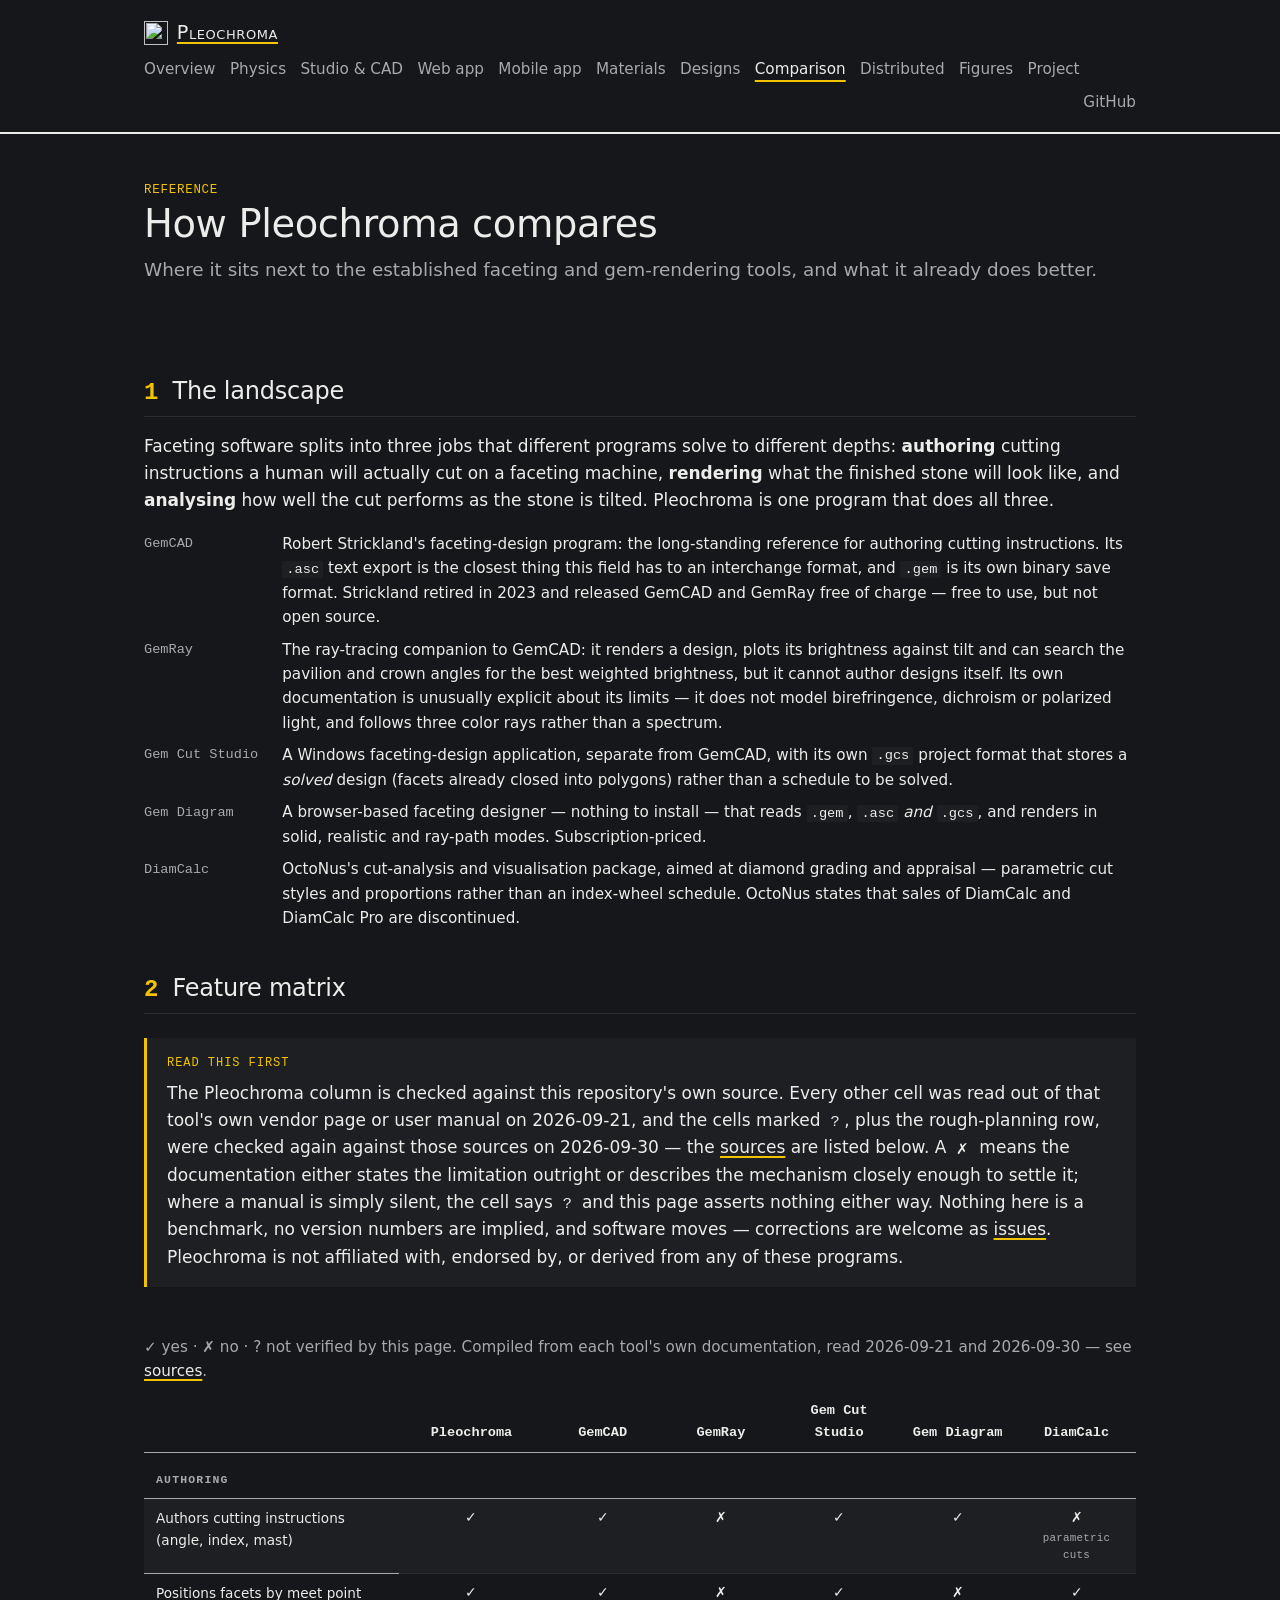
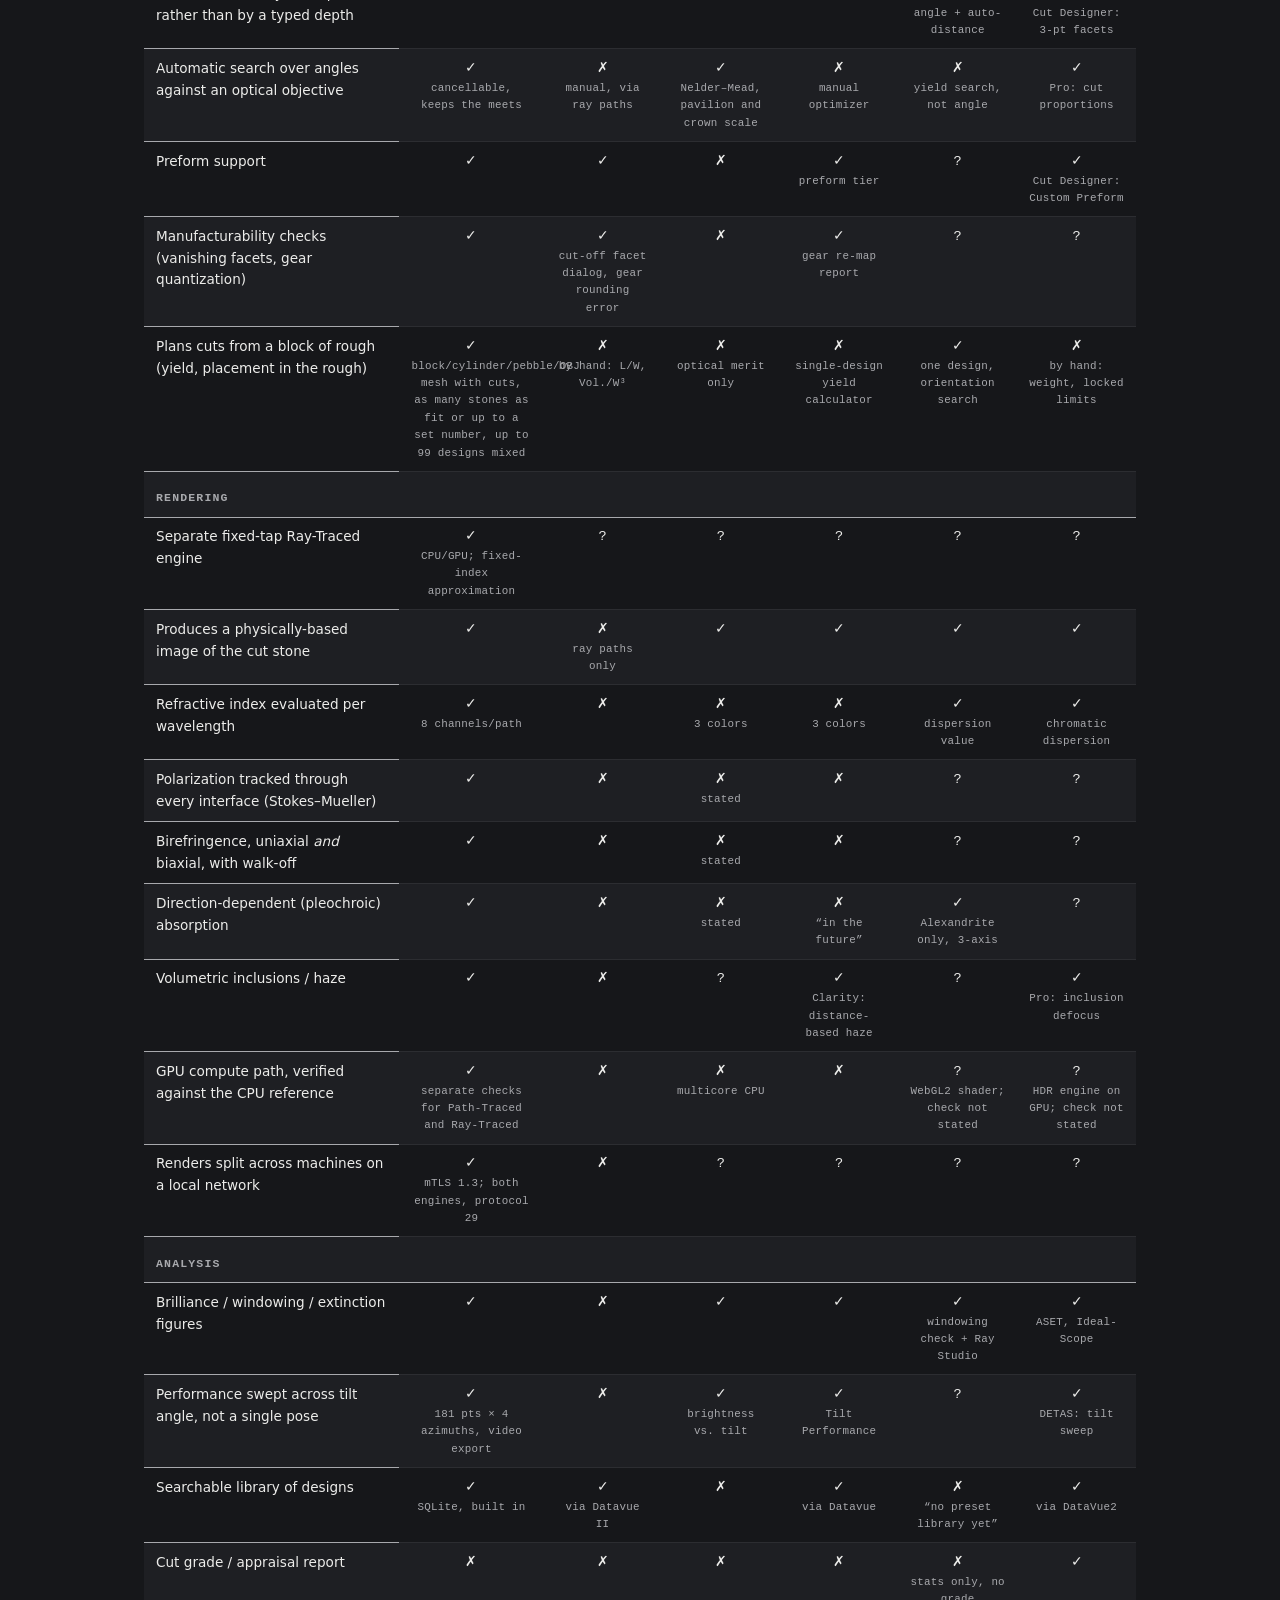
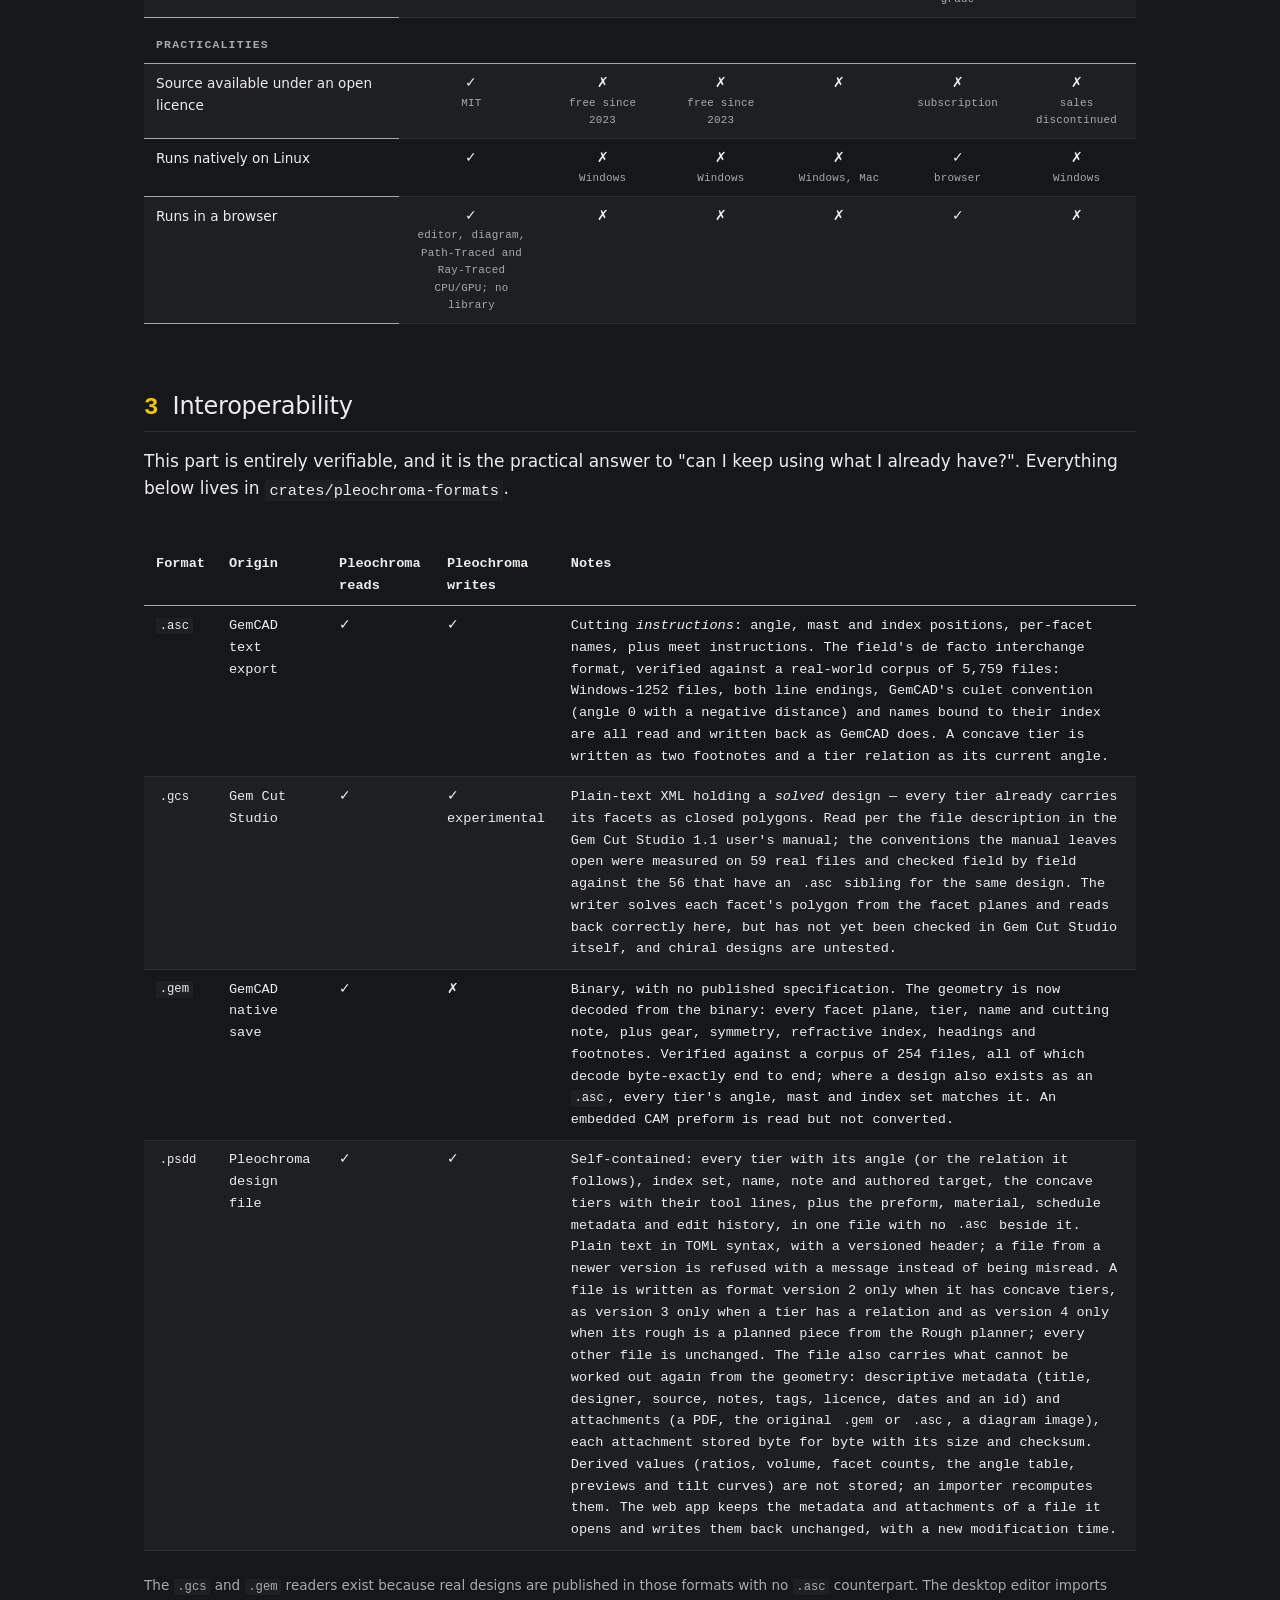
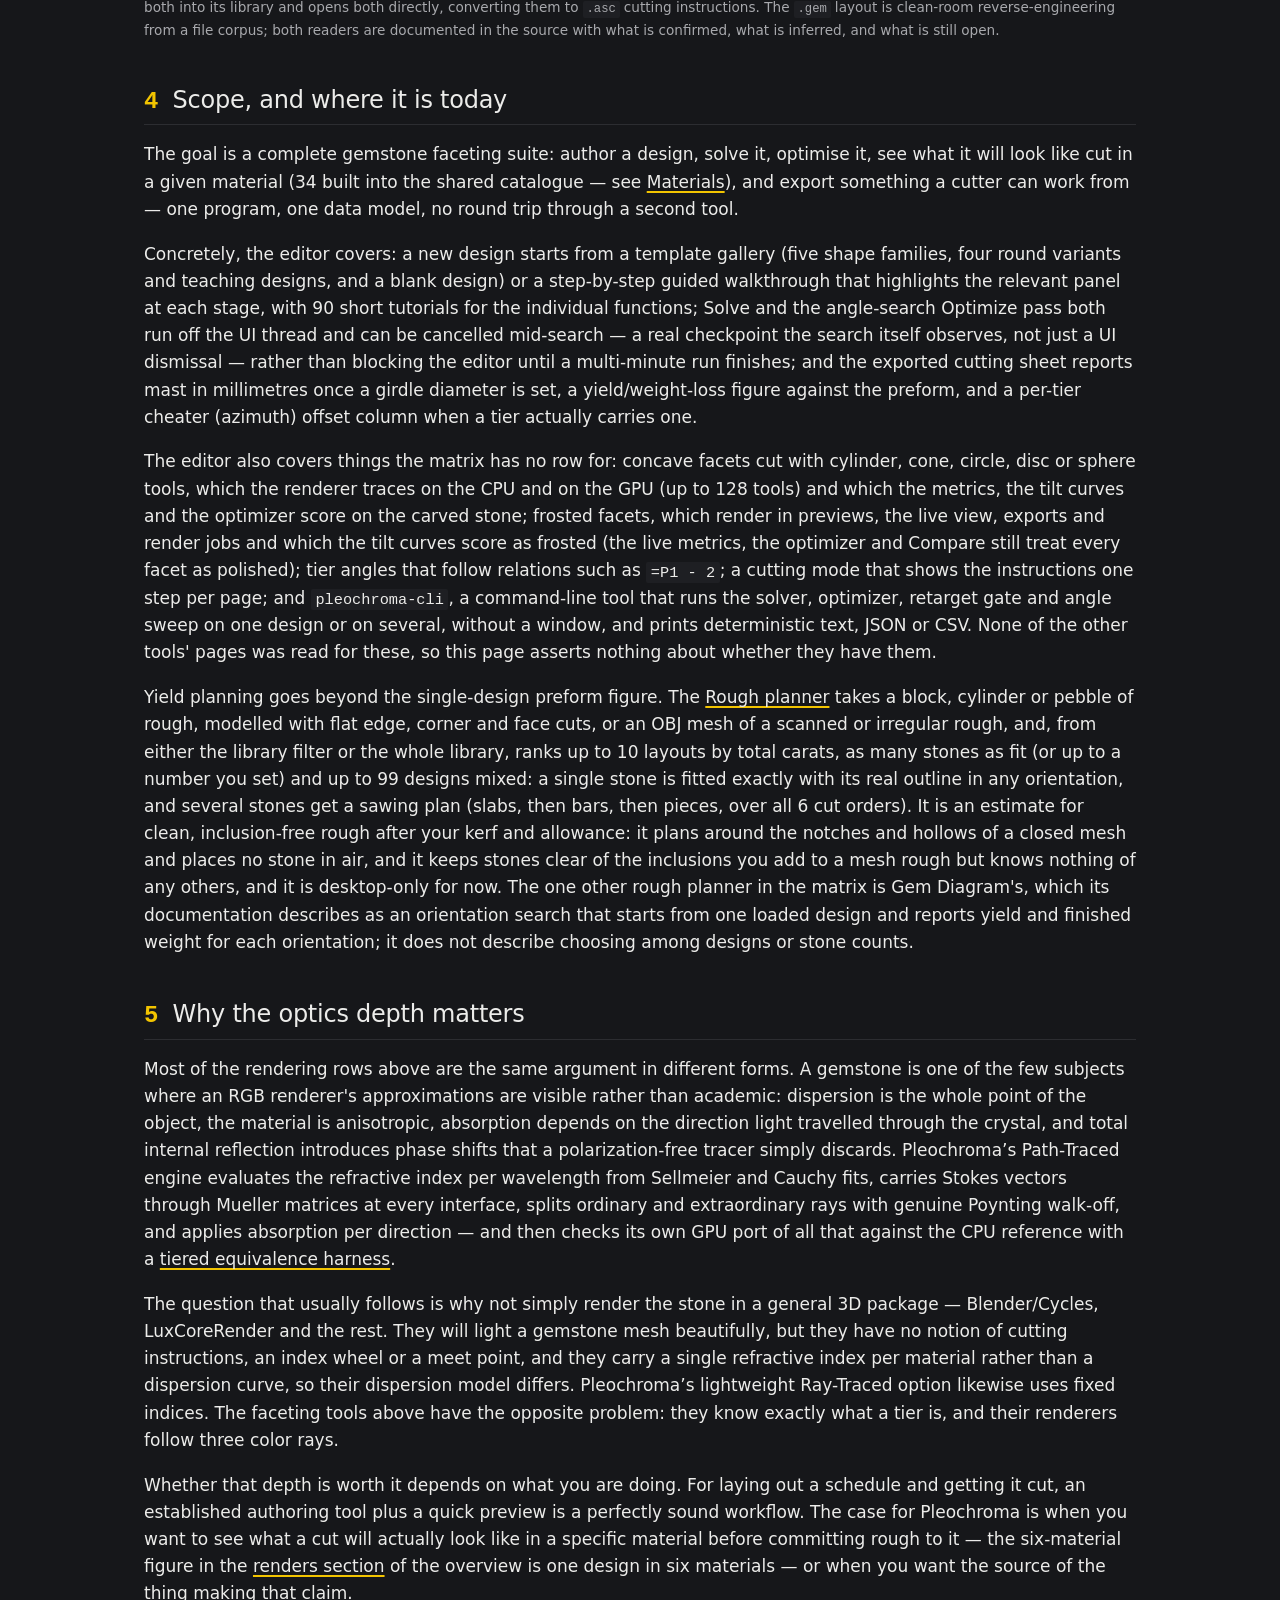
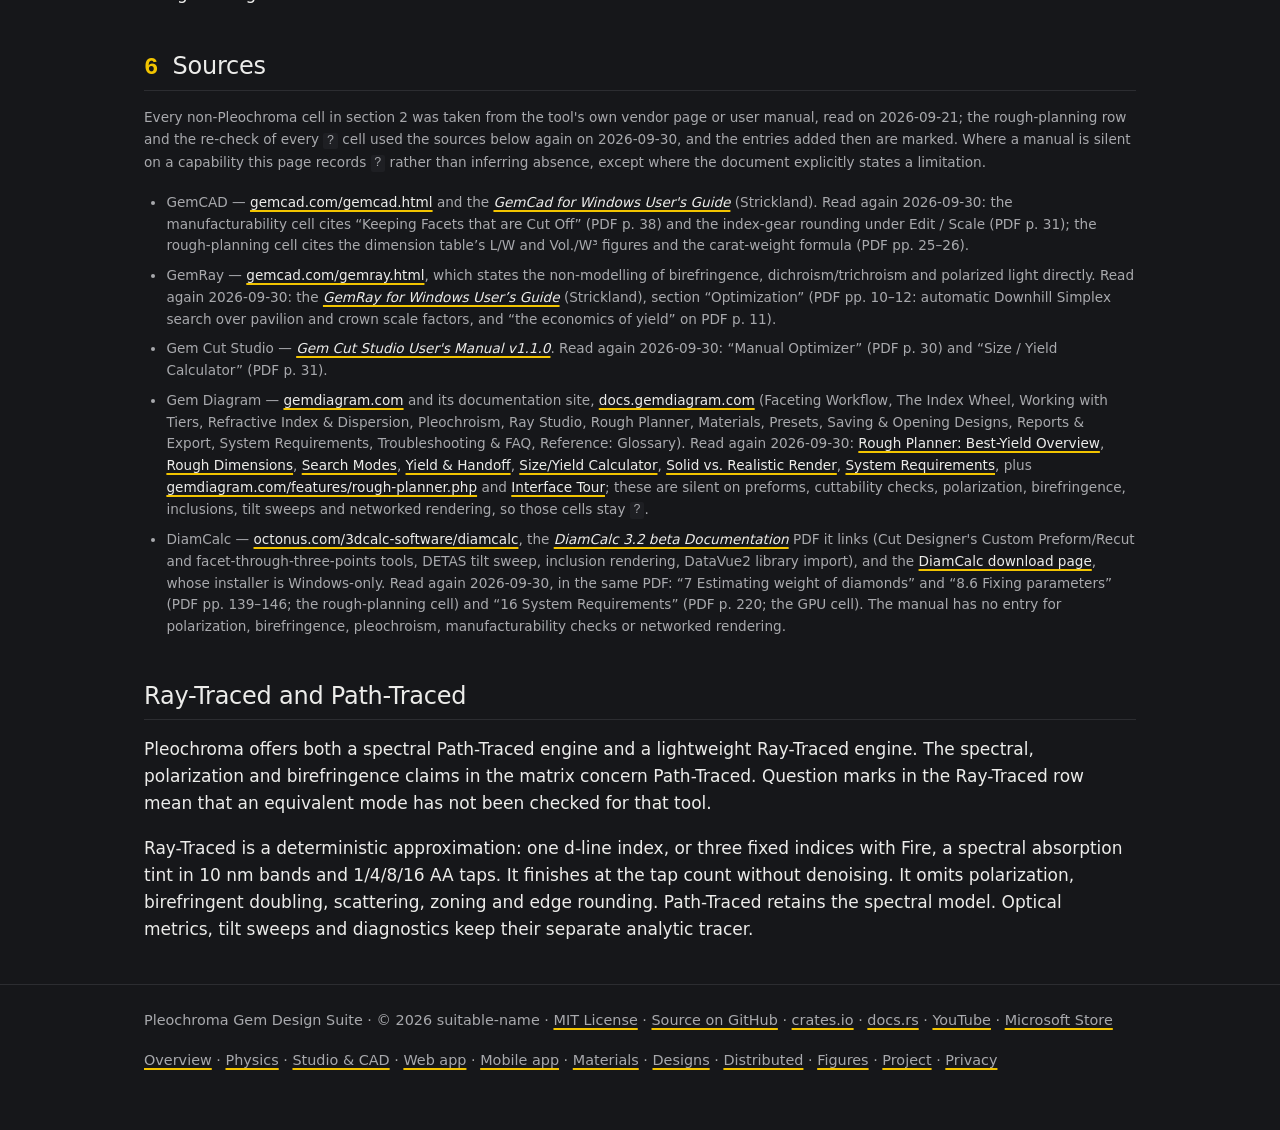
==== comparison.html @ b4c1de96 "Add files via upload" ====
<!DOCTYPE html>
<html lang="en">
<head>
<meta charset="UTF-8">
<meta name="viewport" content="width=device-width, initial-scale=1.0">
<title>Pleochroma compared with GemCAD, GemRay, Gem Cut Studio and DiamCalc</title>
<meta name="description" content="Where Pleochroma sits next to GemCAD, GemRay, Gem Cut Studio, Gem Diagram and DiamCalc: design authoring, rendering physics, analysis, and file-format interoperability.">
<!-- seo:start -->
<link rel="canonical" href="https://pleochroma.com/comparison.html">
<meta name="theme-color" content="#16171a">
<meta property="og:type" content="website">
<meta property="og:site_name" content="Pleochroma">
<meta property="og:title" content="Pleochroma compared with GemCAD, GemRay, Gem Cut Studio and DiamCalc">
<meta property="og:description" content="Where Pleochroma sits next to GemCAD, GemRay, Gem Cut Studio, Gem Diagram and DiamCalc: design authoring, rendering physics, analysis, and file-format interoperability.">
<meta property="og:url" content="https://pleochroma.com/comparison.html">
<meta property="og:image" content="https://pleochroma.com/assets/images/fig_fvs_hero.jpg">
<meta property="og:image:width" content="1800">
<meta property="og:image:height" content="1200">
<meta property="og:image:alt" content="A long octagon sapphire rendered by Pleochroma&#x27;s spectral path tracer">
<meta name="twitter:card" content="summary_large_image">
<!-- seo:end -->
<link rel="icon" type="image/png" href="assets/images/icon.png">
<link rel="stylesheet" href="assets/css/style.css">
</head>
<body>

<header class="masthead">
  <div class="container">
    <a href="index.html" class="brand"><img src="assets/images/icon.png" width="24" height="24" alt="">Pleochroma</a>
    <nav>
      <a href="index.html">Overview</a>
      <a href="physics.html">Physics</a>
      <a href="editor.html">Studio &amp; CAD</a>
      <a href="web.html">Web app</a>
      <a href="mobile.html">Mobile app</a>
      <a href="materials.html">Materials</a>
      <a href="designs.html">Designs</a>
      <a href="comparison.html" aria-current="page">Comparison</a>
      <a href="distributed.html">Distributed</a>
      <a href="gallery.html">Figures</a>
      <a href="project.html">Project</a>
    </nav>
    <a href="https://github.com/suitable-name/pleochroma" class="gh-link">GitHub</a>
  </div>
</header>

<main class="container">

  <div class="page-head">
    <span class="tag">Reference</span>
    <h1>How Pleochroma compares</h1>
    <p class="subtitle">Where it sits next to the established faceting and gem-rendering tools, and what it already does better.</p>
  </div>

  <section id="landscape">
    <h2><span class="sec-num">1</span>The landscape</h2>
    <p>
      Faceting software splits into three jobs that different programs solve to
      different depths: <strong>authoring</strong> cutting instructions a human will
      actually cut on a faceting machine, <strong>rendering</strong> what the finished
      stone will look like, and <strong>analysing</strong> how well the cut performs as
      the stone is tilted. Pleochroma is one program that does all three.
    </p>
    <dl class="deflist">
      <dt>GemCAD</dt>
      <dd>Robert Strickland's faceting-design program: the long-standing reference for authoring cutting instructions. Its <code>.asc</code> text export is the closest thing this field has to an interchange format, and <code>.gem</code> is its own binary save format. Strickland retired in 2023 and released GemCAD and GemRay free of charge — free to use, but not open source.</dd>
      <dt>GemRay</dt>
      <dd>The ray-tracing companion to GemCAD: it renders a design, plots its brightness against tilt and can search the pavilion and crown angles for the best weighted brightness, but it cannot author designs itself. Its own documentation is unusually explicit about its limits — it does not model birefringence, dichroism or polarized light, and follows three color rays rather than a spectrum.</dd>
      <dt>Gem Cut Studio</dt>
      <dd>A Windows faceting-design application, separate from GemCAD, with its own <code>.gcs</code> project format that stores a <em>solved</em> design (facets already closed into polygons) rather than a schedule to be solved.</dd>
      <dt>Gem Diagram</dt>
      <dd>A browser-based faceting designer — nothing to install — that reads <code>.gem</code>, <code>.asc</code> <em>and</em> <code>.gcs</code>, and renders in solid, realistic and ray-path modes. Subscription-priced.</dd>
      <dt>DiamCalc</dt>
      <dd>OctoNus's cut-analysis and visualisation package, aimed at diamond grading and appraisal — parametric cut styles and proportions rather than an index-wheel schedule. OctoNus states that sales of DiamCalc and DiamCalc Pro are discontinued.</dd>
    </dl>
  </section>

  <section id="matrix">
    <h2><span class="sec-num">2</span>Feature matrix</h2>
    <div class="status">
      <span class="status-label">READ THIS FIRST</span>
      <p>
        The Pleochroma column is checked against this repository's own source. Every
        other cell was read out of that tool's own vendor page or user manual on
        2026-09-21, and the cells marked <code>?</code>, plus the rough-planning row,
        were checked again against those sources on 2026-09-30 — the
        <a href="#sources">sources</a> are listed below. A <code>✗</code>
        means the documentation either states the limitation outright or describes the
        mechanism closely enough to settle it; where a manual is simply silent, the cell
        says <code>?</code> and this page asserts nothing either way. Nothing here is a
        benchmark, no version numbers are implied, and software moves — corrections are
        welcome as <a href="https://github.com/suitable-name/pleochroma/issues">issues</a>.
        Pleochroma is not affiliated with, endorsed by, or derived from any of these
        programs.
      </p>
    </div>

    <div class="table-scroll">
    <table class="matrix">
      <caption>✓ yes &middot; ✗ no &middot; ? not verified by this page. Compiled from each tool's own documentation, read 2026-09-21 and 2026-09-30 — see <a href="#sources">sources</a>.</caption>
      <thead>
        <tr>
          <th scope="col">&nbsp;</th>
          <th scope="col">Pleochroma</th>
          <th scope="col">GemCAD</th>
          <th scope="col">GemRay</th>
          <th scope="col">Gem Cut Studio</th>
          <th scope="col">Gem Diagram</th>
          <th scope="col">DiamCalc</th>
        </tr>
      </thead>
      <tbody>
        <tr class="group"><th colspan="7" scope="colgroup">Authoring</th></tr>
        <tr>
          <th scope="row">Authors cutting instructions (angle, index, mast)</th>
          <td>✓</td><td>✓</td><td>✗</td><td>✓</td><td>✓</td><td>✗ <span class="qual">parametric cuts</span></td>
        </tr>
        <tr>
          <th scope="row">Positions facets by meet point rather than by a typed depth</th>
          <td>✓</td><td>✓</td><td>✗</td><td>✓</td><td>✗ <span class="qual">angle + auto-distance</span></td><td>✓ <span class="qual">Cut Designer: 3-pt facets</span></td>
        </tr>
        <tr>
          <th scope="row">Automatic search over angles against an optical objective</th>
          <td>✓ <span class="qual">cancellable, keeps the meets</span></td><td>✗ <span class="qual">manual, via ray paths</span></td><td>✓ <span class="qual">Nelder–Mead, pavilion and crown scale</span></td><td>✗ <span class="qual">manual optimizer</span></td><td>✗ <span class="qual">yield search, not angle</span></td><td>✓ <span class="qual">Pro: cut proportions</span></td>
        </tr>
        <tr>
          <th scope="row">Preform support</th>
          <td>✓</td><td>✓</td><td>✗</td><td>✓ <span class="qual">preform tier</span></td><td>?</td><td>✓ <span class="qual">Cut Designer: Custom Preform</span></td>
        </tr>
        <tr>
          <th scope="row">Manufacturability checks (vanishing facets, gear quantization)</th>
          <td>✓</td><td>✓ <span class="qual">cut-off facet dialog, gear rounding error</span></td><td>✗</td><td>✓ <span class="qual">gear re-map report</span></td><td>?</td><td>?</td>
        </tr>
        <tr>
          <th scope="row">Plans cuts from a block of rough (yield, placement in the rough)</th>
          <td>✓ <span class="qual">block/cylinder/pebble/OBJ mesh with cuts, as many stones as fit or up to a set number, up to 99 designs mixed</span></td><td>✗ <span class="qual">by hand: L/W, Vol./W³</span></td><td>✗ <span class="qual">optical merit only</span></td><td>✗ <span class="qual">single-design yield calculator</span></td><td>✓ <span class="qual">one design, orientation search</span></td><td>✗ <span class="qual">by hand: weight, locked limits</span></td>
        </tr>
        <tr class="group"><th colspan="7" scope="colgroup">Rendering</th></tr>
        <tr><th scope="row">Separate fixed-tap Ray-Traced engine</th><td>✓ <span class="qual">CPU/GPU; fixed-index approximation</span></td><td>?</td><td>?</td><td>?</td><td>?</td><td>?</td></tr>
        <tr>
          <th scope="row">Produces a physically-based image of the cut stone</th>
          <td>✓</td><td>✗ <span class="qual">ray paths only</span></td><td>✓</td><td>✓</td><td>✓</td><td>✓</td>
        </tr>
        <tr>
          <th scope="row">Refractive index evaluated per wavelength</th>
          <td>✓ <span class="qual">8 channels/path</span></td><td>✗</td><td>✗ <span class="qual">3 colors</span></td><td>✗ <span class="qual">3 colors</span></td><td>✓ <span class="qual">dispersion value</span></td><td>✓ <span class="qual">chromatic dispersion</span></td>
        </tr>
        <tr>
          <th scope="row">Polarization tracked through every interface (Stokes–Mueller)</th>
          <td>✓</td><td>✗</td><td>✗ <span class="qual">stated</span></td><td>✗</td><td>?</td><td>?</td>
        </tr>
        <tr>
          <th scope="row">Birefringence, uniaxial <em>and</em> biaxial, with walk-off</th>
          <td>✓</td><td>✗</td><td>✗ <span class="qual">stated</span></td><td>✗</td><td>?</td><td>?</td>
        </tr>
        <tr>
          <th scope="row">Direction-dependent (pleochroic) absorption</th>
          <td>✓</td><td>✗</td><td>✗ <span class="qual">stated</span></td><td>✗ <span class="qual">“in the future”</span></td><td>✓ <span class="qual">Alexandrite only, 3-axis</span></td><td>?</td>
        </tr>
        <tr>
          <th scope="row">Volumetric inclusions / haze</th>
          <td>✓</td><td>✗</td><td>?</td><td>✓ <span class="qual">Clarity: distance-based haze</span></td><td>?</td><td>✓ <span class="qual">Pro: inclusion defocus</span></td>
        </tr>
        <tr>
          <th scope="row">GPU compute path, verified against the CPU reference</th>
          <td>✓ <span class="qual">separate checks for Path-Traced and Ray-Traced</span></td><td>✗</td><td>✗ <span class="qual">multicore CPU</span></td><td>✗</td><td>? <span class="qual">WebGL2 shader; check not stated</span></td><td>? <span class="qual">HDR engine on GPU; check not stated</span></td>
        </tr>
        <tr>
          <th scope="row">Renders split across machines on a local network</th>
          <td>✓ <span class="qual">mTLS 1.3; both engines, protocol 29</span></td><td>✗</td><td>?</td><td>?</td><td>?</td><td>?</td>
        </tr>
        <tr class="group"><th colspan="7" scope="colgroup">Analysis</th></tr>
        <tr>
          <th scope="row">Brilliance / windowing / extinction figures</th>
          <td>✓</td><td>✗</td><td>✓</td><td>✓</td><td>✓ <span class="qual">windowing check + Ray Studio</span></td><td>✓ <span class="qual">ASET, Ideal-Scope</span></td>
        </tr>
        <tr>
          <th scope="row">Performance swept across tilt angle, not a single pose</th>
          <td>✓ <span class="qual">181 pts × 4 azimuths, video export</span></td><td>✗</td><td>✓ <span class="qual">brightness vs. tilt</span></td><td>✓ <span class="qual">Tilt Performance</span></td><td>?</td><td>✓ <span class="qual">DETAS: tilt sweep</span></td>
        </tr>
        <tr>
          <th scope="row">Searchable library of designs</th>
          <td>✓ <span class="qual">SQLite, built in</span></td><td>✓ <span class="qual">via Datavue II</span></td><td>✗</td><td>✓ <span class="qual">via Datavue</span></td><td>✗ <span class="qual">“no preset library yet”</span></td><td>✓ <span class="qual">via DataVue2</span></td>
        </tr>
        <tr>
          <th scope="row">Cut grade / appraisal report</th>
          <td>✗</td><td>✗</td><td>✗</td><td>✗</td><td>✗ <span class="qual">stats only, no grade</span></td><td>✓</td>
        </tr>
        <tr class="group"><th colspan="7" scope="colgroup">Practicalities</th></tr>
        <tr>
          <th scope="row">Source available under an open licence</th>
          <td>✓ <span class="qual">MIT</span></td><td>✗ <span class="qual">free since 2023</span></td><td>✗ <span class="qual">free since 2023</span></td><td>✗</td><td>✗ <span class="qual">subscription</span></td><td>✗ <span class="qual">sales discontinued</span></td>
        </tr>
        <tr>
          <th scope="row">Runs natively on Linux</th>
          <td>✓</td><td>✗ <span class="qual">Windows</span></td><td>✗ <span class="qual">Windows</span></td><td>✗ <span class="qual">Windows, Mac</span></td><td>✓ <span class="qual">browser</span></td><td>✗ <span class="qual">Windows</span></td>
        </tr>
        <tr>
          <th scope="row">Runs in a browser</th>
          <td>✓ <span class="qual">editor, diagram, Path-Traced and Ray-Traced CPU/GPU; no library</span></td><td>✗</td><td>✗</td><td>✗</td><td>✓</td><td>✗</td>
        </tr>
      </tbody>
    </table>
    </div>
  </section>

  <section id="interop">
    <h2><span class="sec-num">3</span>Interoperability</h2>
    <p>
      This part is entirely verifiable, and it is the practical answer to "can I keep
      using what I already have?". Everything below lives in
      <code>crates/pleochroma-formats</code>.
    </p>
    <div class="table-scroll">
    <table>
      <thead>
        <tr><th>Format</th><th>Origin</th><th>Pleochroma reads</th><th>Pleochroma writes</th><th>Notes</th></tr>
      </thead>
      <tbody>
        <tr>
          <td><code>.asc</code></td>
          <td>GemCAD text export</td>
          <td>✓</td>
          <td>✓</td>
          <td>Cutting <em>instructions</em>: angle, mast and index positions, per-facet names, plus meet instructions. The field's de facto interchange format, verified against a real-world corpus of 5,759 files: Windows-1252 files, both line endings, GemCAD's culet convention (angle 0 with a negative distance) and names bound to their index are all read and written back as GemCAD does. A concave tier is written as two footnotes and a tier relation as its current angle.</td>
        </tr>
        <tr>
          <td><code>.gcs</code></td>
          <td>Gem Cut Studio</td>
          <td>✓</td>
          <td>✓ experimental</td>
          <td>Plain-text XML holding a <em>solved</em> design — every tier already carries its facets as closed polygons. Read per the file description in the Gem Cut Studio 1.1 user's manual; the conventions the manual leaves open were measured on 59 real files and checked field by field against the 56 that have an <code>.asc</code> sibling for the same design. The writer solves each facet's polygon from the facet planes and reads back correctly here, but has not yet been checked in Gem Cut Studio itself, and chiral designs are untested.</td>
        </tr>
        <tr>
          <td><code>.gem</code></td>
          <td>GemCAD native save</td>
          <td>✓</td>
          <td>✗</td>
          <td>Binary, with no published specification. The geometry is now decoded from the binary: every facet plane, tier, name and cutting note, plus gear, symmetry, refractive index, headings and footnotes. Verified against a corpus of 254 files, all of which decode byte-exactly end to end; where a design also exists as an <code>.asc</code>, every tier's angle, mast and index set matches it. An embedded CAM preform is read but not converted.</td>
        </tr>
        <tr>
          <td><code>.psdd</code></td>
          <td>Pleochroma design file</td>
          <td>✓</td>
          <td>✓</td>
          <td>Self-contained: every tier with its angle (or the relation it follows), index set, name, note and authored target, the concave tiers with their tool lines, plus the preform, material, schedule metadata and edit history, in one file with no <code>.asc</code> beside it. Plain text in TOML syntax, with a versioned header; a file from a newer version is refused with a message instead of being misread. A file is written as format version 2 only when it has concave tiers, as version 3 only when a tier has a relation and as version 4 only when its rough is a planned piece from the Rough planner; every other file is unchanged. The file also carries what cannot be worked out again from the geometry: descriptive metadata (title, designer, source, notes, tags, licence, dates and an id) and attachments (a PDF, the original <code>.gem</code> or <code>.asc</code>, a diagram image), each attachment stored byte for byte with its size and checksum. Derived values (ratios, volume, facet counts, the angle table, previews and tilt curves) are not stored; an importer recomputes them. The web app keeps the metadata and attachments of a file it opens and writes them back unchanged, with a new modification time.</td>
        </tr>
      </tbody>
    </table>
    </div>
    <p class="small">
      The <code>.gcs</code> and <code>.gem</code> readers exist because real designs are
      published in those formats with no <code>.asc</code> counterpart. The desktop editor
      imports both into its library and opens both directly, converting them to
      <code>.asc</code> cutting instructions. The <code>.gem</code> layout is clean-room
      reverse-engineering from a file corpus; both readers are documented in the source
      with what is confirmed, what is inferred, and what is still open.
    </p>
  </section>

  <section id="scope">
    <h2><span class="sec-num">4</span>Scope, and where it is today</h2>
    <p>
      The goal is a complete gemstone faceting suite: author a design, solve it,
      optimise it, see what it will look like cut in a given material (34 built into
      the shared catalogue — see <a href="materials.html">Materials</a>), and export
      something a cutter can work from — one program, one data model, no round trip
      through a second tool.
    </p>
    <p>
      Concretely, the editor covers: a new design starts from a template
      gallery (five shape families, four round variants and teaching designs, and a
      blank design) or a step-by-step guided walkthrough that highlights the
      relevant panel at each stage, with 90 short tutorials for the individual
      functions; Solve and
      the angle-search Optimize pass both run off the UI thread and can be cancelled
      mid-search — a real checkpoint the search itself observes, not just a UI
      dismissal — rather than blocking the editor until a multi-minute run finishes;
      and the exported cutting sheet reports mast in millimetres once a girdle
      diameter is set, a yield/weight-loss figure against the preform, and a per-tier
      cheater (azimuth) offset column when a tier actually carries one.
    </p>
    <p>
      The editor also covers things the matrix has no row for: concave facets
      cut with cylinder, cone, circle, disc or sphere tools, which the renderer
      traces on the CPU and on the GPU (up to 128 tools) and which the metrics,
      the tilt curves and the optimizer score on the carved stone; frosted
      facets, which render in previews, the live view, exports and render jobs
      and which the tilt curves score as frosted (the live metrics, the
      optimizer and Compare still treat every facet as polished); tier angles
      that follow relations such as <code>=P1 - 2</code>; a cutting mode that
      shows the instructions one step per page; and <code>pleochroma-cli</code>,
      a command-line tool that runs the solver, optimizer, retarget gate and
      angle sweep on one design or on several, without a window, and prints
      deterministic text, JSON or CSV.
      None of the other tools' pages was read for these, so this page asserts
      nothing about whether they have them.
    </p>
    <p>
      Yield planning goes beyond the single-design preform figure. The
      <a href="editor.html#rough-planner">Rough planner</a> takes a block,
      cylinder or pebble of rough, modelled with flat edge, corner and face cuts,
      or an OBJ mesh of a scanned or irregular rough,
      and, from either the library filter or the whole library, ranks up to 10
      layouts by total carats, as many stones as fit (or up to a number you set) and up to 99 designs mixed: a single stone is fitted exactly
      with its real outline in any orientation, and several stones get a sawing
      plan (slabs, then bars, then pieces, over all 6 cut orders). It is an
      estimate for clean, inclusion-free rough after your kerf and allowance: it
      plans around the notches and hollows of a closed mesh and places no stone in air, and it keeps stones clear of the inclusions you add to a mesh rough but knows nothing of any others, and it is desktop-only for now. The one other rough planner in the matrix is Gem Diagram's, which
      its documentation describes as an orientation search that starts from one
      loaded design and reports yield and finished weight for each orientation;
      it does not describe choosing among designs or stone counts.
    </p>
  </section>

  <section id="why">
    <h2><span class="sec-num">5</span>Why the optics depth matters</h2>
    <p>
      Most of the rendering rows above are the same argument in different forms. A
      gemstone is one of the few subjects where an RGB renderer's approximations are
      visible rather than academic: dispersion is the whole point of the object, the
      material is anisotropic, absorption depends on the direction light travelled
      through the crystal, and total internal reflection introduces phase shifts that
      a polarization-free tracer simply discards. Pleochroma’s Path-Traced engine evaluates the refractive
      index per wavelength from Sellmeier and Cauchy fits, carries Stokes vectors
      through Mueller matrices at every interface, splits ordinary and extraordinary
      rays with genuine Poynting walk-off, and applies absorption per direction — and
      then checks its own GPU port of all that against the CPU reference with a
      <a href="physics.html#gpu-harness">tiered equivalence harness</a>.
    </p>
    <p>
      The question that usually follows is why not simply render the stone in a
      general 3D package — Blender/Cycles, LuxCoreRender and the rest. They will light
      a gemstone mesh beautifully, but they have no notion of cutting instructions, an
      index wheel or a meet point, and they carry a single refractive index per
      material rather than a dispersion curve, so their dispersion model differs. Pleochroma’s lightweight Ray-Traced option likewise uses fixed indices. The
      faceting tools above have the opposite problem: they know exactly what a tier
      is, and their renderers follow three color rays.
    </p>
    <p>
      Whether that depth is worth it depends on what you are doing. For laying out a
      schedule and getting it cut, an established authoring tool plus a quick preview
      is a perfectly sound workflow. The case for Pleochroma is when you want to see
      what a cut will actually look like in a specific material before committing rough
      to it — the six-material figure in the <a href="index.html#renders">renders section</a> of the overview is one design in
      six materials — or when you want the source of the
      thing making that claim.
    </p>
  </section>


  <section id="sources">
    <h2><span class="sec-num">6</span>Sources</h2>
    <p class="small">
      Every non-Pleochroma cell in section 2 was taken from the tool's own vendor page
      or user manual, read on 2026-09-21; the rough-planning row and the re-check of
      every <code>?</code> cell used the sources below again on 2026-09-30, and the
      entries added then are marked. Where a manual is silent on a capability this
      page records <code>?</code> rather than inferring absence, except where the
      document explicitly states a limitation.
    </p>
    <ul class="small">
      <li>GemCAD — <a href="https://www.gemcad.com/gemcad.html">gemcad.com/gemcad.html</a> and the <a href="https://www.gemcad.com/downloads/gemcadman.pdf"><cite>GemCad for Windows User's Guide</cite></a> (Strickland). Read again 2026-09-30: the manufacturability cell cites &ldquo;Keeping Facets that are Cut Off&rdquo; (PDF p. 38) and the index-gear rounding under Edit / Scale (PDF p. 31); the rough-planning cell cites the dimension table&rsquo;s L/W and Vol./W³ figures and the carat-weight formula (PDF pp. 25&ndash;26).</li>
      <li>GemRay — <a href="https://www.gemcad.com/gemray.html">gemcad.com/gemray.html</a>, which states the non-modelling of birefringence, dichroism/trichroism and polarized light directly. Read again 2026-09-30: the <a href="https://www.gemcad.com/downloads/gemrayman.pdf"><cite>GemRay for Windows User&rsquo;s Guide</cite></a> (Strickland), section &ldquo;Optimization&rdquo; (PDF pp. 10&ndash;12: automatic Downhill Simplex search over pavilion and crown scale factors, and &ldquo;the economics of yield&rdquo; on PDF p. 11).</li>
      <li>Gem Cut Studio — <a href="http://www.gemcutstudio.com/app_download/UserManual_v110.pdf"><cite>Gem Cut Studio User's Manual v1.1.0</cite></a>. Read again 2026-09-30: &ldquo;Manual Optimizer&rdquo; (PDF p. 30) and &ldquo;Size / Yield Calculator&rdquo; (PDF p. 31).</li>
      <li>Gem Diagram — <a href="https://www.gemdiagram.com/">gemdiagram.com</a> and its documentation site, <a href="https://docs.gemdiagram.com/getting-started">docs.gemdiagram.com</a> (Faceting Workflow, The Index Wheel, Working with Tiers, Refractive Index &amp; Dispersion, Pleochroism, Ray Studio, Rough Planner, Materials, Presets, Saving &amp; Opening Designs, Reports &amp; Export, System Requirements, Troubleshooting &amp; FAQ, Reference: Glossary). Read again 2026-09-30: <a href="https://docs.gemdiagram.com/rough-planner-overview">Rough Planner: Best-Yield Overview</a>, <a href="https://docs.gemdiagram.com/rough-planner-rough-dimensions">Rough Dimensions</a>, <a href="https://docs.gemdiagram.com/rough-planner-search-modes">Search Modes</a>, <a href="https://docs.gemdiagram.com/rough-planner-yield-handoff">Yield &amp; Handoff</a>, <a href="https://docs.gemdiagram.com/reports-export-size-yield-calculator">Size/Yield Calculator</a>, <a href="https://docs.gemdiagram.com/solid-vs-realistic">Solid vs. Realistic Render</a>, <a href="https://docs.gemdiagram.com/system-requirements">System Requirements</a>, plus <a href="https://www.gemdiagram.com/features/rough-planner.php">gemdiagram.com/features/rough-planner.php</a> and <a href="https://docs.gemdiagram.com/interface-tour">Interface Tour</a>; these are silent on preforms, cuttability checks, polarization, birefringence, inclusions, tilt sweeps and networked rendering, so those cells stay <code>?</code>.</li>
      <li>DiamCalc — <a href="https://www.octonus.com/3dcalc-software/diamcalc">octonus.com/3dcalc-software/diamcalc</a>, the <a href="http://legacy.octonus.com/oct/download/files/DiamondCalculator3_2beta.pdf"><cite>DiamCalc 3.2 beta Documentation</cite></a> PDF it links (Cut Designer's Custom Preform/Recut and facet-through-three-points tools, DETAS tilt sweep, inclusion rendering, DataVue2 library import), and the <a href="https://octonus.com/downloads/diamcalc-downloads">DiamCalc download page</a>, whose installer is Windows-only. Read again 2026-09-30, in the same PDF: &ldquo;7 Estimating weight of diamonds&rdquo; and &ldquo;8.6 Fixing parameters&rdquo; (PDF pp. 139&ndash;146; the rough-planning cell) and &ldquo;16 System Requirements&rdquo; (PDF p. 220; the GPU cell). The manual has no entry for polarization, birefringence, pleochroism, manufacturability checks or networked rendering.</li>
    </ul>
  </section>

  <section id="ray-traced-update">
    <h2>Ray-Traced and Path-Traced</h2>
    <p>Pleochroma offers both a spectral Path-Traced engine and a lightweight Ray-Traced engine. The spectral, polarization and birefringence claims in the matrix concern Path-Traced. Question marks in the Ray-Traced row mean that an equivalent mode has not been checked for that tool.</p>
    <p>Ray-Traced is a deterministic approximation: one d-line index, or three fixed indices with Fire, a spectral absorption tint in 10 nm bands and 1/4/8/16 AA taps. It finishes at the tap count without denoising. It omits polarization, birefringent doubling, scattering, zoning and edge rounding. Path-Traced retains the spectral model. Optical metrics, tilt sweeps and diagnostics keep their separate analytic tracer.</p>
  </section>

</main>

<footer>
  <div class="container">
    <p>Pleochroma Gem Design Suite · &copy; 2026 suitable-name · <a href="https://github.com/suitable-name/pleochroma/blob/main/LICENSE">MIT License</a> · <a href="https://github.com/suitable-name/pleochroma">Source on GitHub</a> · <a href="https://crates.io/crates/pleochroma">crates.io</a> · <a href="https://docs.rs/pleochroma">docs.rs</a> · <a href="https://www.youtube.com/@Pleochroma">YouTube</a> · <a href="https://apps.microsoft.com/store/detail/9PF7KR401SNC">Microsoft Store</a></p>
    <p><a href="index.html">Overview</a> · <a href="physics.html">Physics</a> · <a href="editor.html">Studio &amp; CAD</a> · <a href="web.html">Web app</a> · <a href="mobile.html">Mobile app</a> · <a href="materials.html">Materials</a> · <a href="designs.html">Designs</a> · <a href="distributed.html">Distributed</a> · <a href="gallery.html">Figures</a> · <a href="project.html">Project</a> · <a href="privacy.html">Privacy</a></p>
  </div>
</footer>

<script src="assets/js/main.js"></script>
</body>
</html>
---- assets/css/style.css ----
/* Pleochroma — project datasheet stylesheet.
 * Spectral gemstone path tracer and faceting-design CAD, in Rust.
 * MIT License. Source: https://github.com/suitable-name/pleochroma
 *
 * No web fonts, no CDNs, no JS frameworks. System sans/monospace stacks only.
 */

/* Graphite: one dark palette for every visitor. */
:root {
  color-scheme: dark;
  --paper: #16171a;
  --paper-2: #1e1f23;
  --ink: #ececea;
  --ink-2: #a8a9ad;
  --rule: #2c2d31;
  --accent: #f2c400;
  --on-accent: #16171a;
  --figure-frame: #08080a;

  --font-sans: "Segoe UI", system-ui, -apple-system, "Helvetica Neue", Roboto, Arial, sans-serif;
  --font-mono: ui-monospace, "Cascadia Mono", "SF Mono", Consolas, "Liberation Mono", monospace;

  --content-width: 1040px;
}

* {
  box-sizing: border-box;
}

html {
  font-family: var(--font-sans);
  font-weight: 400;
}

body {
  margin: 0;
  background: var(--paper);
  color: var(--ink);
  font-size: 17px;
  line-height: 1.6;
}

img {
  max-width: 100%;
  height: auto;
  display: block;
}

a {
  color: var(--ink);
  text-decoration-color: var(--accent);
  text-decoration-thickness: 2px;
  text-underline-offset: 3px;
}

a:hover {
  color: var(--accent);
}

:focus-visible {
  outline: 2px solid var(--accent);
  outline-offset: 2px;
}

.container {
  max-width: var(--content-width);
  margin: 0 auto;
  padding: 0 1.5rem;
}

/* -----------------------------------------------------------------------
 * Headings and text
 * --------------------------------------------------------------------- */

h1, h2, h3, h4 {
  font-family: var(--font-sans);
  font-weight: 500;
  line-height: 1.2;
  color: var(--ink);
}

h1 {
  letter-spacing: -0.01em;
  font-size: 2.4rem;
  margin: 0 0 0.5rem 0;
}

h2 {
  letter-spacing: -0.01em;
  font-size: 1.5rem;
  margin: 2.75rem 0 1rem 0;
  padding-bottom: 0.5rem;
  border-bottom: 1px solid var(--rule);
}

h3 {
  font-size: 1.15rem;
  margin: 1.75rem 0 0.75rem 0;
  color: var(--ink);
}

/* Numbered section heading: "2  Optics" — number in accent monospace. */
.sec-num {
  font-family: var(--font-mono);
  color: var(--accent);
  font-weight: 600;
  margin-right: 0.6em;
}

p {
  margin: 0 0 1.1rem 0;
}

.subtitle {
  font-size: 1.15rem;
  color: var(--ink-2);
  margin: 0 0 1.5rem 0;
}

.lede {
  font-size: 1.05rem;
  color: var(--ink-2);
}

small, .small {
  font-size: 0.85rem;
  color: var(--ink-2);
}

ul, ol {
  padding-left: 1.4rem;
}

li {
  margin-bottom: 0.5rem;
}

hr {
  border: none;
  border-top: 1px solid var(--rule);
  margin: 2.5rem 0;
}

/* -----------------------------------------------------------------------
 * Masthead
 * --------------------------------------------------------------------- */

.masthead {
  padding: 1.1rem 0;
  border-bottom: 2px solid var(--ink);
}

.masthead .container {
  display: flex;
  align-items: center;
  flex-wrap: wrap;
  gap: 0.4rem 1.2rem;
}

.brand {
  display: flex;
  align-items: center;
  gap: 0.55rem;
  font-family: var(--font-sans);
  font-variant: small-caps;
  font-size: 1.2rem;
  letter-spacing: 0.03em;
  color: var(--ink);
  margin-right: 0.75rem;
}

.brand img {
  width: 24px;
  height: 24px;
}

.masthead nav {
  display: flex;
  flex-wrap: wrap;
  gap: 0 0.9rem;
  font-size: 0.95rem;
}

.masthead nav a {
  color: var(--ink-2);
  text-decoration: none;
  padding: 0.15rem 0;
}

.masthead nav a:hover {
  color: var(--accent);
  text-decoration: underline;
}

.masthead nav a[aria-current="page"] {
  color: var(--ink);
  text-decoration: underline;
  text-decoration-color: var(--accent);
  text-decoration-thickness: 2px;
  text-underline-offset: 6px;
}

.masthead .gh-link {
  margin-left: auto;
  font-size: 0.95rem;
  color: var(--ink-2);
  text-decoration: none;
}

.masthead .gh-link:hover {
  color: var(--accent);
  text-decoration: underline;
}

/* -----------------------------------------------------------------------
 * Page header block
 * --------------------------------------------------------------------- */

.page-head {
  padding: 2.5rem 0 1.5rem 0;
}

.tag {
  font-family: var(--font-mono);
  font-size: 0.78rem;
  letter-spacing: 0.06em;
  text-transform: uppercase;
  color: var(--accent);
}

/* -----------------------------------------------------------------------
 * Sections
 * --------------------------------------------------------------------- */

main {
  padding-bottom: 3rem;
}

section {
  margin: 2.5rem 0;
}

/* -----------------------------------------------------------------------
 * Abstract (two-column, index page)
 * --------------------------------------------------------------------- */

.abstract-grid {
  display: grid;
  grid-template-columns: 1.3fr 1fr;
  gap: 2.5rem;
  align-items: start;
  margin: 1.5rem 0;
}

.abstract-grid .fig {
  margin: 0;
}

/* -----------------------------------------------------------------------
 * Figures
 * --------------------------------------------------------------------- */

.fig {
  margin: 1.75rem 0;
}

.fig a {
  display: block;
  background: var(--figure-frame);
  padding: 16px;
  line-height: 0;
}

/* Text links inside a caption or note stay ordinary inline links; only the image
   link above gets the frame. */
.fig figcaption a,
.fig .fig-note a {
  display: inline;
  background: none;
  padding: 0;
  line-height: inherit;
}

.fig img {
  width: 100%;
  height: auto;
}

figcaption {
  font-family: var(--font-mono);
  font-size: 0.8rem;
  color: var(--ink-2);
  margin-top: 0.6rem;
  line-height: 1.5;
}

.fig-note {
  font-size: 0.92rem;
  color: var(--ink-2);
  margin-top: 0.4rem;
}

/* Two figures side by side. A pair of different shapes sets --fig-cols on the div
   (the ratio of the two aspect ratios, corrected for the frame padding) so both
   images come out the same height; the phone layout below stacks them anyway. */
.fig-grid {
  display: grid;
  grid-template-columns: var(--fig-cols, 1fr 1fr);
  gap: 1.75rem;
}

/* A portrait image (a phone screen, a tall dialog) stands alone, centred, at a
   width that suits it (--fig-max) instead of stretching across the column or
   sitting beside a landscape image half its height. */
.fig-portrait {
  max-width: var(--fig-max, 520px);
  margin-left: auto;
  margin-right: auto;
}

/* A responsive strip for a multi-panel figure (e.g. one cut in five materials):
   as many columns as fit, wrapping instead of forcing a ragged fixed grid. Lives
   INSIDE a single <figure>, so the panels share one caption and one number. */
.fig-grid-auto {
  display: grid;
  grid-template-columns: repeat(auto-fit, minmax(180px, 1fr));
  gap: 2px;
}

.fig-grid-auto img {
  display: block;
  width: 100%;
  height: auto;
}

.fig-grid .fig {
  margin: 0;
}

/* Schematic figures (inline SVG): drawn on paper with a hairline frame, not on
 * the dark plate the renders and screenshots use. */
.diagram-fig svg {
  display: block;
  width: 100%;
  height: auto;
  border: 1px solid var(--rule);
  background: var(--paper);
}

/* -----------------------------------------------------------------------
 * Tables
 * --------------------------------------------------------------------- */

table {
  width: 100%;
  border-collapse: collapse;
  margin: 1.5rem 0;
  font-family: var(--font-mono);
  font-size: 0.85rem;
}

/* A wide table (the comparison matrix) scrolls in its own box rather than making
   the whole page scroll sideways. */
.table-scroll {
  overflow-x: auto;
  -webkit-overflow-scrolling: touch;
}

.table-scroll table {
  min-width: 54rem;
}

/* The comparison matrix: row labels are prose, the cells are single glyphs, so the
   labels get the serif face and left alignment while everything else centres. */
.matrix th[scope="row"] {
  font-family: var(--font-sans);
  font-weight: 400;
  text-align: left;
  white-space: normal;
}

.matrix td {
  text-align: center;
  /* Qualifiers wrap inside a bounded column instead of stretching it, so every
     product column stays roughly the same width and a tick sits under its name. */
  white-space: normal;
  min-width: 6.5rem;
  max-width: 9rem;
}

/* The product names sit CENTRED over their columns of glyphs (the page-wide `th`
   rule is left-aligned, which put each name at the left edge of a column whose
   ticks are centred). The empty corner cell keeps the row-label column's alignment. */
.matrix thead th[scope="col"] {
  text-align: center;
  vertical-align: bottom;
}

.matrix thead th[scope="col"]:first-child {
  text-align: left;
}

.matrix tr.group th {
  font-family: var(--font-mono);
  font-size: 0.72rem;
  letter-spacing: 0.1em;
  text-transform: uppercase;
  color: var(--ink-2);
  text-align: left;
  padding-top: 1.1rem;
}

/* A qualifier beside a tick ("MIT"): present but deliberately quiet, so the
   column still reads as a column of glyphs at a glance. */
.qual {
  display: block;
  font-size: 0.68rem;
  letter-spacing: 0.02em;
  color: var(--ink-2);
}

caption {
  text-align: left;
  font-family: var(--font-sans);
  font-size: 0.95rem;
  color: var(--ink-2);
  margin-bottom: 0.5rem;
  caption-side: top;
}

th, td {
  text-align: left;
  padding: 0.55rem 0.75rem;
  border-bottom: 1px solid var(--rule);
  vertical-align: top;
}

th {
  color: var(--ink);
  font-weight: 600;
  border-bottom: 1px solid var(--ink-2);
}

tbody tr:nth-child(even) {
  background: var(--paper-2);
}

/* The crates.io / docs.rs pair of the workspace table never breaks inside a word. */
td.pub {
  white-space: nowrap;
}

/* Definition lists, used instead of a table where a table would be silly. */
dl.deflist {
  display: grid;
  grid-template-columns: max-content 1fr;
  gap: 0.5rem 1.5rem;
  font-size: 0.95rem;
}

dl.deflist dt {
  font-family: var(--font-mono);
  color: var(--ink-2);
  font-size: 0.85rem;
  padding-top: 0.1rem;
}

dl.deflist dd {
  margin: 0;
}

/* -----------------------------------------------------------------------
 * Status notice
 * --------------------------------------------------------------------- */

.status {
  border-left: 3px solid var(--accent);
  background: var(--paper-2);
  padding: 1rem 1.25rem;
  margin: 1.5rem 0;
}

.status .status-label {
  font-family: var(--font-mono);
  font-size: 0.75rem;
  letter-spacing: 0.08em;
  color: var(--accent);
  display: block;
  margin-bottom: 0.4rem;
}

.status p {
  margin: 0;
}

/* -----------------------------------------------------------------------
 * Call-to-action link (web app page, index)
 * --------------------------------------------------------------------- */

.cta {
  display: inline-block;
  font-family: var(--font-mono);
  font-size: 0.95rem;
  letter-spacing: 0.02em;
  color: var(--on-accent);
  background: var(--accent);
  border: 1.5px solid var(--accent);
  border-radius: 0;
  padding: 0.6rem 1.1rem;
  text-decoration: none;
  overflow-wrap: anywhere;
}

.cta-row {
  display: flex;
  flex-wrap: wrap;
  gap: 0.75rem;
  margin: 1.25rem 0 0;
}

.cta-secondary {
  color: var(--ink);
  background: transparent;
  border: 1.5px solid var(--ink);
}

.cta-secondary:hover {
  color: var(--ink);
  border-color: var(--accent);
}

.cta:hover {
  color: var(--on-accent);
  text-decoration: underline;
  text-decoration-thickness: 2px;
}

/* -----------------------------------------------------------------------
 * Code blocks
 * --------------------------------------------------------------------- */

.code-block {
  background: var(--paper-2);
  border: 1px solid var(--rule);
  border-radius: 2px;
  margin: 1.25rem 0;
  overflow: hidden;
}

.code-block-head {
  display: flex;
  align-items: center;
  justify-content: space-between;
  padding: 0.5rem 0.9rem;
  border-bottom: 1px solid var(--rule);
  font-family: var(--font-mono);
  font-size: 0.78rem;
  color: var(--ink-2);
}

.copy-btn {
  font-family: var(--font-mono);
  font-size: 0.75rem;
  color: var(--ink-2);
  background: transparent;
  border: 1px solid var(--rule);
  border-radius: 2px;
  padding: 0.2rem 0.6rem;
  cursor: pointer;
}

.copy-btn:hover {
  color: var(--ink);
  border-color: var(--ink-2);
}

pre {
  margin: 0;
  padding: 1rem 1.1rem;
  overflow-x: auto;
  font-family: var(--font-mono);
  font-size: 0.85rem;
  line-height: 1.6;
}

code {
  font-family: var(--font-mono);
}

:not(pre) > code {
  font-size: 0.9em;
  background: var(--paper-2);
  padding: 0.1em 0.3em;
  border-radius: 2px;
}

.cmt { color: var(--ink-2); }

/* -----------------------------------------------------------------------
 * Chart / canvas container (materials dispersion chart)
 * --------------------------------------------------------------------- */

.chart-box {
  border: 1px solid var(--rule);
  padding: 1rem;
  margin: 1.5rem 0;
}

.chart-controls {
  display: flex;
  flex-wrap: wrap;
  gap: 0.4rem;
  margin-bottom: 1rem;
}

.chart-controls button {
  font-family: var(--font-mono);
  font-size: 0.78rem;
  background: transparent;
  border: 1px solid var(--rule);
  color: var(--ink-2);
  padding: 0.3rem 0.65rem;
  border-radius: 2px;
  cursor: pointer;
}

.chart-controls button:hover {
  border-color: var(--ink-2);
  color: var(--ink);
}

.chart-controls button[aria-pressed="true"] {
  border-color: var(--accent);
  color: var(--accent);
}

#dispersionCanvas {
  width: 100%;
  height: 260px;
  display: block;
}

.chart-readout {
  font-family: var(--font-mono);
  font-size: 0.8rem;
  color: var(--ink-2);
  margin-top: 0.75rem;
}

.noscript-note {
  font-family: var(--font-mono);
  font-size: 0.8rem;
  color: var(--ink-2);
}

/* -----------------------------------------------------------------------
 * Footer
 * --------------------------------------------------------------------- */

footer {
  border-top: 1px solid var(--rule);
  padding: 1.5rem 0 2.5rem 0;
  font-size: 0.9rem;
  color: var(--ink-2);
}

footer a {
  color: var(--ink-2);
}

footer a:hover {
  color: var(--accent);
}

/* -----------------------------------------------------------------------
 * Responsive
 * --------------------------------------------------------------------- */

@media (max-width: 720px) {
  body {
    font-size: 16px;
  }

  .container {
    padding: 0 1rem;
  }

  h1 {
    font-size: 1.9rem;
  }

  .abstract-grid {
    grid-template-columns: 1fr;
  }

  .fig-grid {
    grid-template-columns: 1fr;
  }

  .fig a {
    padding: 10px;
  }

  dl.deflist {
    grid-template-columns: 1fr;
  }

  table {
    font-size: 0.78rem;
  }

  /* Long file paths and identifiers in table cells wrap instead of widening the page. */
  .matrix td, .matrix th { overflow-wrap: normal; }
  td, th, td code, :not(pre) > code {
    overflow-wrap: anywhere;
  }

  /* On a phone the two registry links stack instead of squeezing the description. */
  td.pub a {
    display: block;
  }
  td.pub .sep {
    display: none;
  }
}

/* -----------------------------------------------------------------------
 * "On this page" (built by main.js from the page's numbered sections)
 * --------------------------------------------------------------------- */

section[id] {
  scroll-margin-top: 1rem;
}

.toc-side,
.toc-back {
  display: none;
}

.toc-head {
  font-family: var(--font-mono);
  font-size: 0.75rem;
  letter-spacing: 0.08em;
  text-transform: uppercase;
  color: var(--ink-2);
  margin: 0 0 0.5rem;
}

.toc-side ol,
.toc-inline ol {
  list-style: none;
  margin: 0;
  padding: 0;
}

.toc-side a,
.toc-inline a {
  display: flex;
  gap: 0.5rem;
  text-decoration: none;
  color: var(--ink-2);
  line-height: 1.35;
}

.toc-num {
  flex: 0 0 1.4rem;
  font-family: var(--font-mono);
  font-size: 0.8em;
  color: var(--accent);
  text-align: right;
  padding-top: 0.15em;
}

.toc-side a:hover,
.toc-inline a:hover {
  color: var(--accent);
  text-decoration: underline;
}

.toc-inline {
  border: 1px solid var(--rule);
  background: var(--paper-2);
  margin: 0 0 1.5rem;
}

.toc-inline summary {
  cursor: pointer;
  padding: 0.6rem 1rem;
  font-family: var(--font-mono);
  font-size: 0.85rem;
  color: var(--ink-2);
}

.toc-inline nav {
  padding: 0 1rem 0.8rem;
}

.toc-inline li {
  padding: 0.25rem 0;
}

/* Narrow screens: a small button back to the list once it has scrolled away. */
@media (max-width: 1199px) {
  .toc-back.is-visible {
    display: block;
    position: fixed;
    right: 1rem;
    bottom: 1rem;
    z-index: 10;
    font-family: var(--font-mono);
    font-size: 0.8rem;
    color: var(--on-accent);
    background: var(--accent);
    border-radius: 0;
    padding: 0.45rem 0.8rem;
    text-decoration: none;
    box-shadow: 0 1px 4px rgba(0, 0, 0, 0.3);
  }

  .toc-back.is-visible:hover {
    color: var(--on-accent);
  }
}

/* Wide screens: the list becomes a sticky sidebar left of the text. The text
   column keeps its usual width; the page only grows by the sidebar. */
@media (min-width: 1200px) {
  main.with-toc {
    max-width: calc(var(--content-width) + 16rem);
    display: grid;
    grid-template-columns: 13.5rem minmax(0, 1fr);
    column-gap: 2.5rem;
  }

  main.with-toc > * {
    grid-column: 2;
  }

  main.with-toc > .toc-side {
    display: block;
    grid-column: 1;
    align-self: start;
    position: sticky;
    top: 1rem;
    max-height: calc(100vh - 2rem);
    overflow-y: auto;
    margin-top: 2.2rem;
    padding-right: 0.25rem;
    font-size: 0.88rem;
  }

  .toc-side li {
    padding: 0.2rem 0;
  }

  .toc-side a[aria-current="location"] {
    color: var(--ink);
    font-weight: 600;
  }

  main.with-toc > .toc-inline {
    display: none;
  }

  /* The header and footer line up with the wider page. */
  body.has-toc .masthead .container,
  body.has-toc footer .container {
    max-width: calc(var(--content-width) + 16rem);
  }
}

/* -----------------------------------------------------------------------
 * Print
 * --------------------------------------------------------------------- */

@media print {
  .masthead, footer, .copy-btn, .toc-side, .toc-inline, .toc-back {
    display: none;
  }

  body {
    background: #fff;
    color: #000;
  }

  .fig a {
    background: #222;
  }

  :root {
    color-scheme: light;
    --paper: #fff;
    --paper-2: #f2f2f2;
    --ink: #000;
    --ink-2: #333;
    --rule: #bbb;
    --accent: #000;
    --on-accent: #fff;
  }

  a {
    color: #000;
    text-decoration: underline;
  }
}

/* "More on the detail page" link that closes a trimmed overview section. */
p.more {
  margin-top: 0.75rem;
  font-size: 0.95rem;
}
p.more a::after {
  content: " \2192";
}

/* Landing-page card grid: one linked card per area. Tokens only. */
.card-grid {
  display: grid;
  grid-template-columns: repeat(auto-fit, minmax(260px, 1fr));
  gap: 1rem;
  margin: 1.25rem 0;
}
a.card {
  display: block;
  padding: 1rem 1.1rem;
  background: var(--paper-2);
  border: 1px solid var(--rule);
  color: var(--ink);
  text-decoration: none;
}
a.card:hover {
  border-color: var(--accent);
}
a.card h3 {
  margin: 0 0 0.35rem 0;
  font-size: 1.05rem;
  color: var(--accent);
}
a.card p {
  margin: 0;
  font-size: 0.92rem;
  color: var(--ink-2);
}
@media (max-width: 720px) {
  .card-grid {
    grid-template-columns: 1fr;
  }
}

/* -----------------------------------------------------------------------
 * Designs: the overview cards (the stone from above and from the side in one
 * picture, the title and a one-line summary), the detail page's video frame and
 * its download table. Tokens only.
 * --------------------------------------------------------------------- */
.design-grid {
  display: grid;
  grid-template-columns: repeat(auto-fill, minmax(320px, 1fr));
  gap: 1.25rem;
  margin: 1.25rem 0;
}
a.design-card {
  display: block;
  background: var(--paper-2);
  border: 1px solid var(--rule);
  color: var(--ink);
  text-decoration: none;
}
a.design-card:hover {
  border-color: var(--accent);
}
a.design-card img {
  display: block;
  width: 100%;
  height: auto;
  background: var(--figure-frame);
}
a.design-card h3 {
  margin: 0.85rem 1rem 0.3rem;
  font-size: 1.1rem;
  color: var(--accent);
}
a.design-card p {
  margin: 0 1rem 1rem;
  font-size: 0.9rem;
  color: var(--ink-2);
}
.video-frame {
  background: var(--figure-frame);
  padding: 16px;
  line-height: 0;
}
.video-frame video {
  display: block;
  width: 100%;
  height: auto;
}
/* A narrow table in a scroll box (the facet angles, the downloads) fits the column
   instead of taking the comparison matrix's minimum width. */
.table-scroll table.fit {
  min-width: 0;
}
.table-scroll table.light {
  min-width: 34rem;
}
.table-scroll table.light th,
.table-scroll table.light td {
  white-space: nowrap;
  overflow-wrap: normal;
}
table.downloads td:first-child {
  white-space: nowrap;
}
.sha {
  display: block;
  font-size: 0.7rem;
  color: var(--ink-2);
  overflow-wrap: anywhere;
}
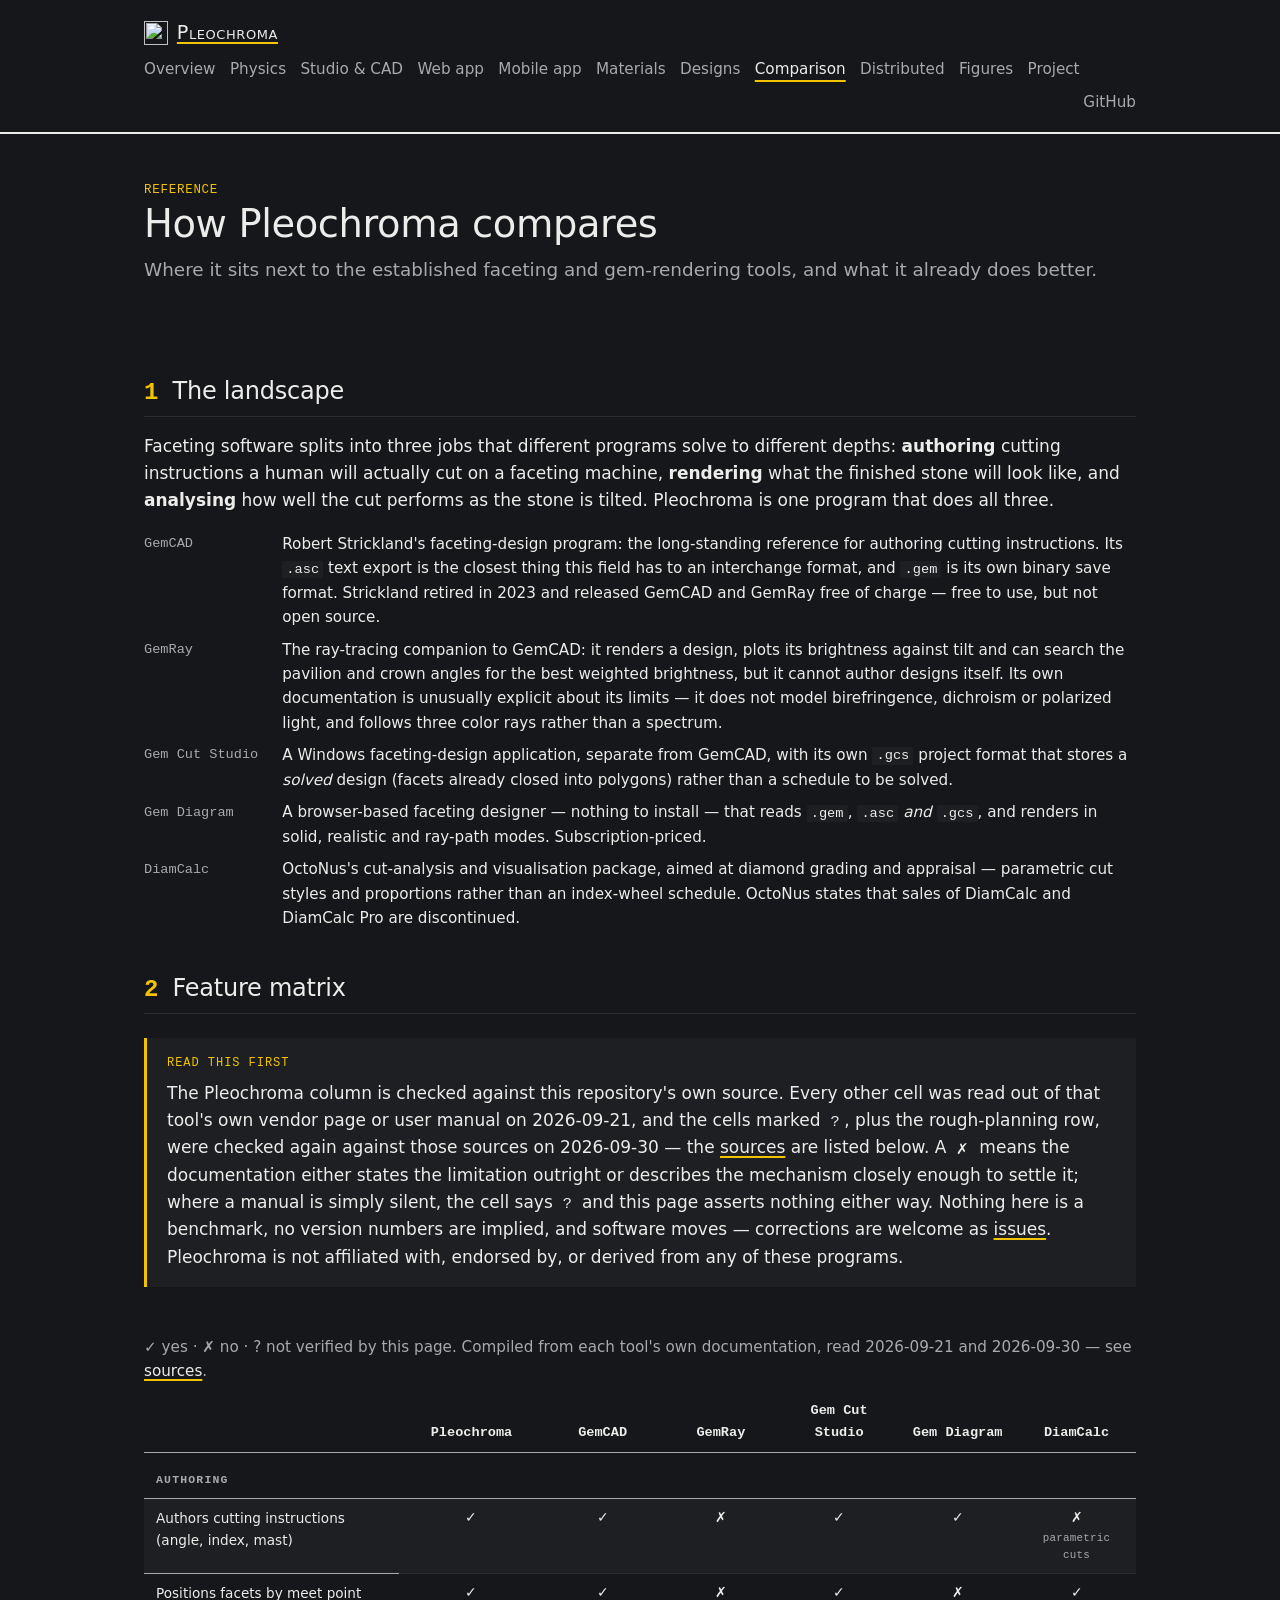
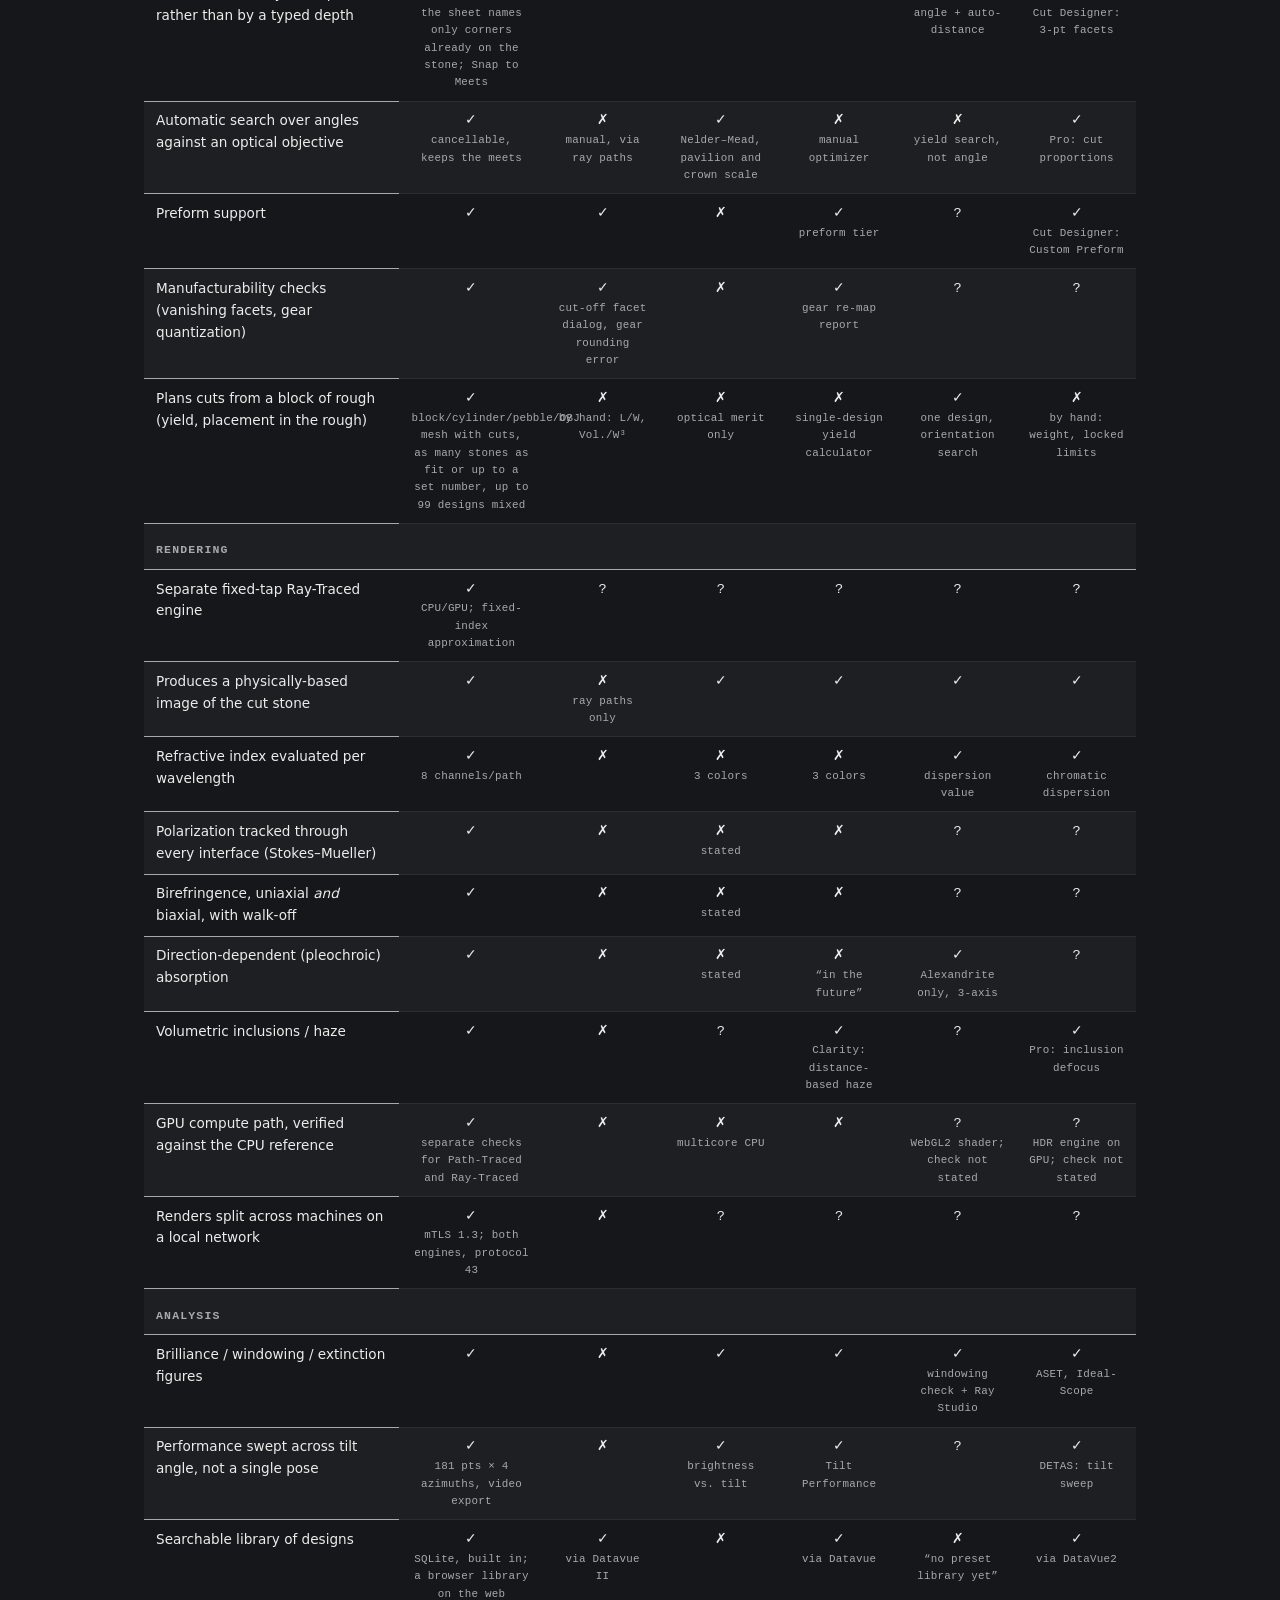
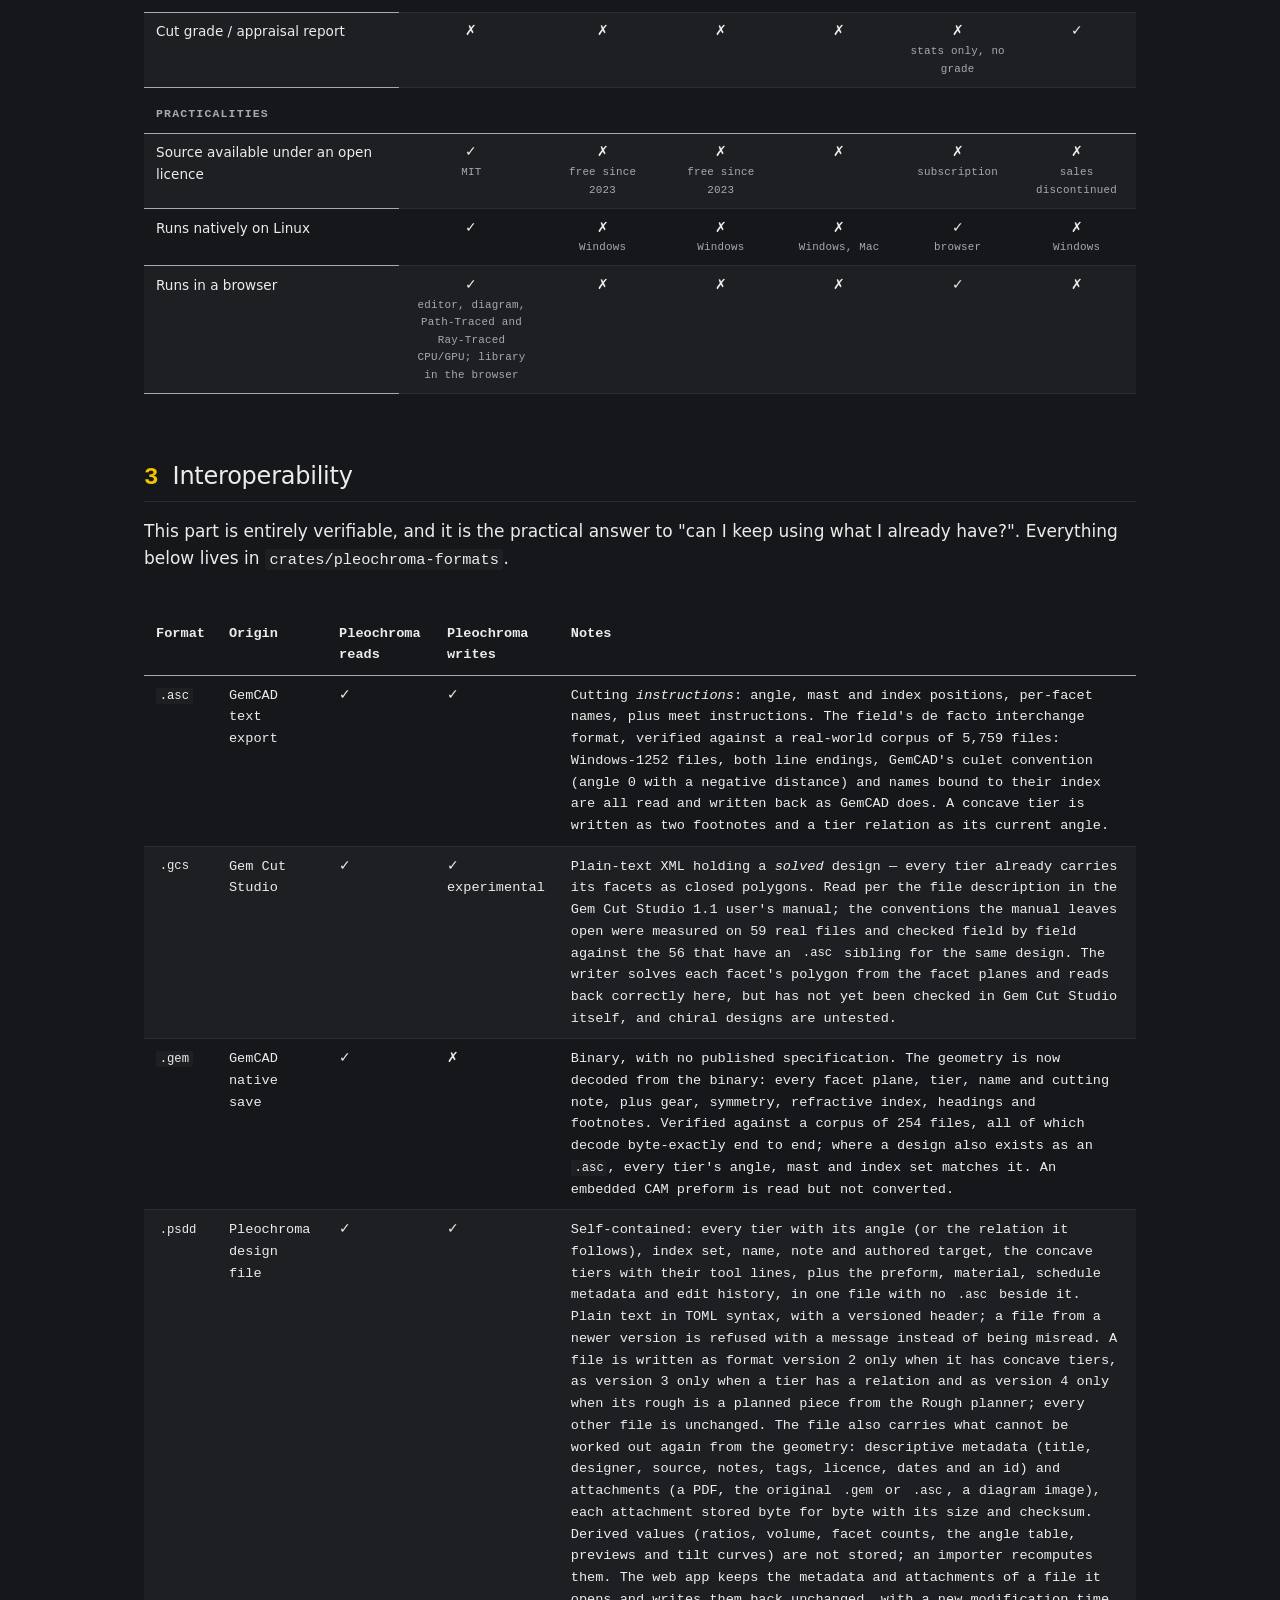
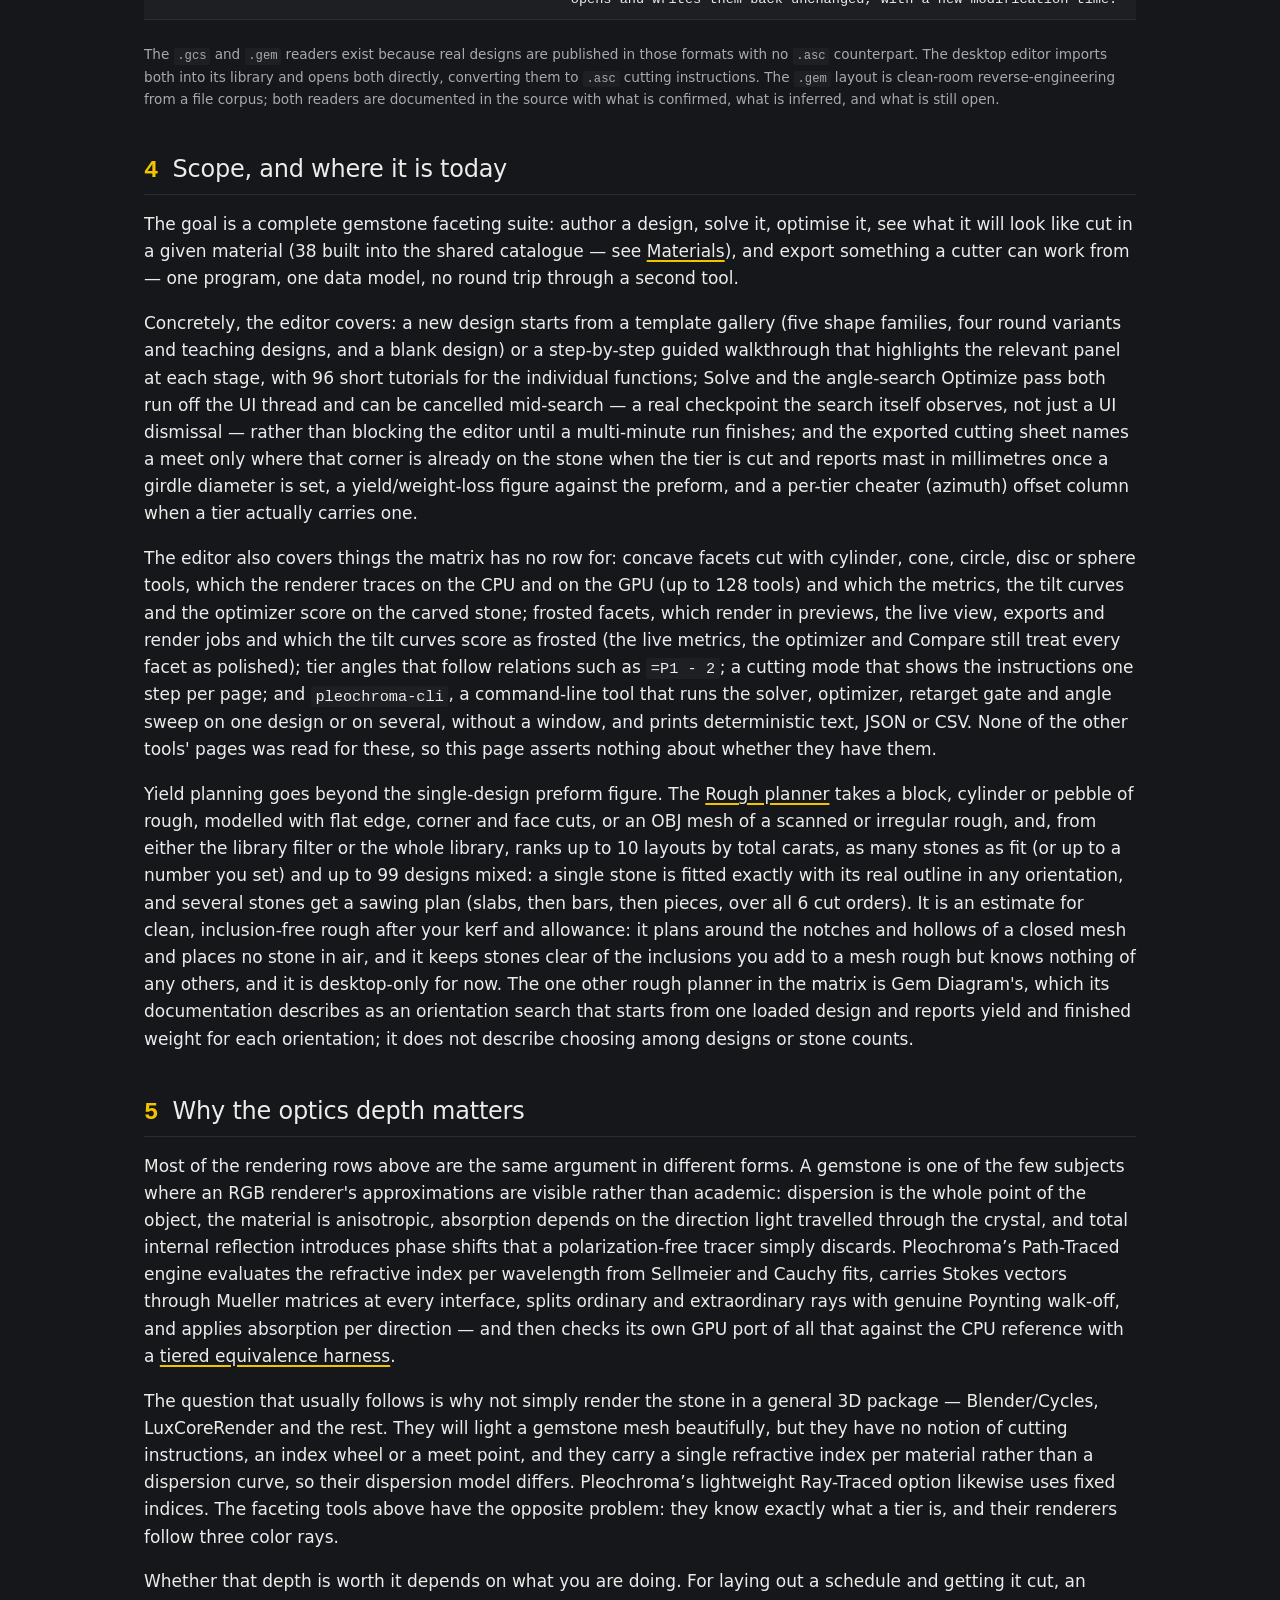
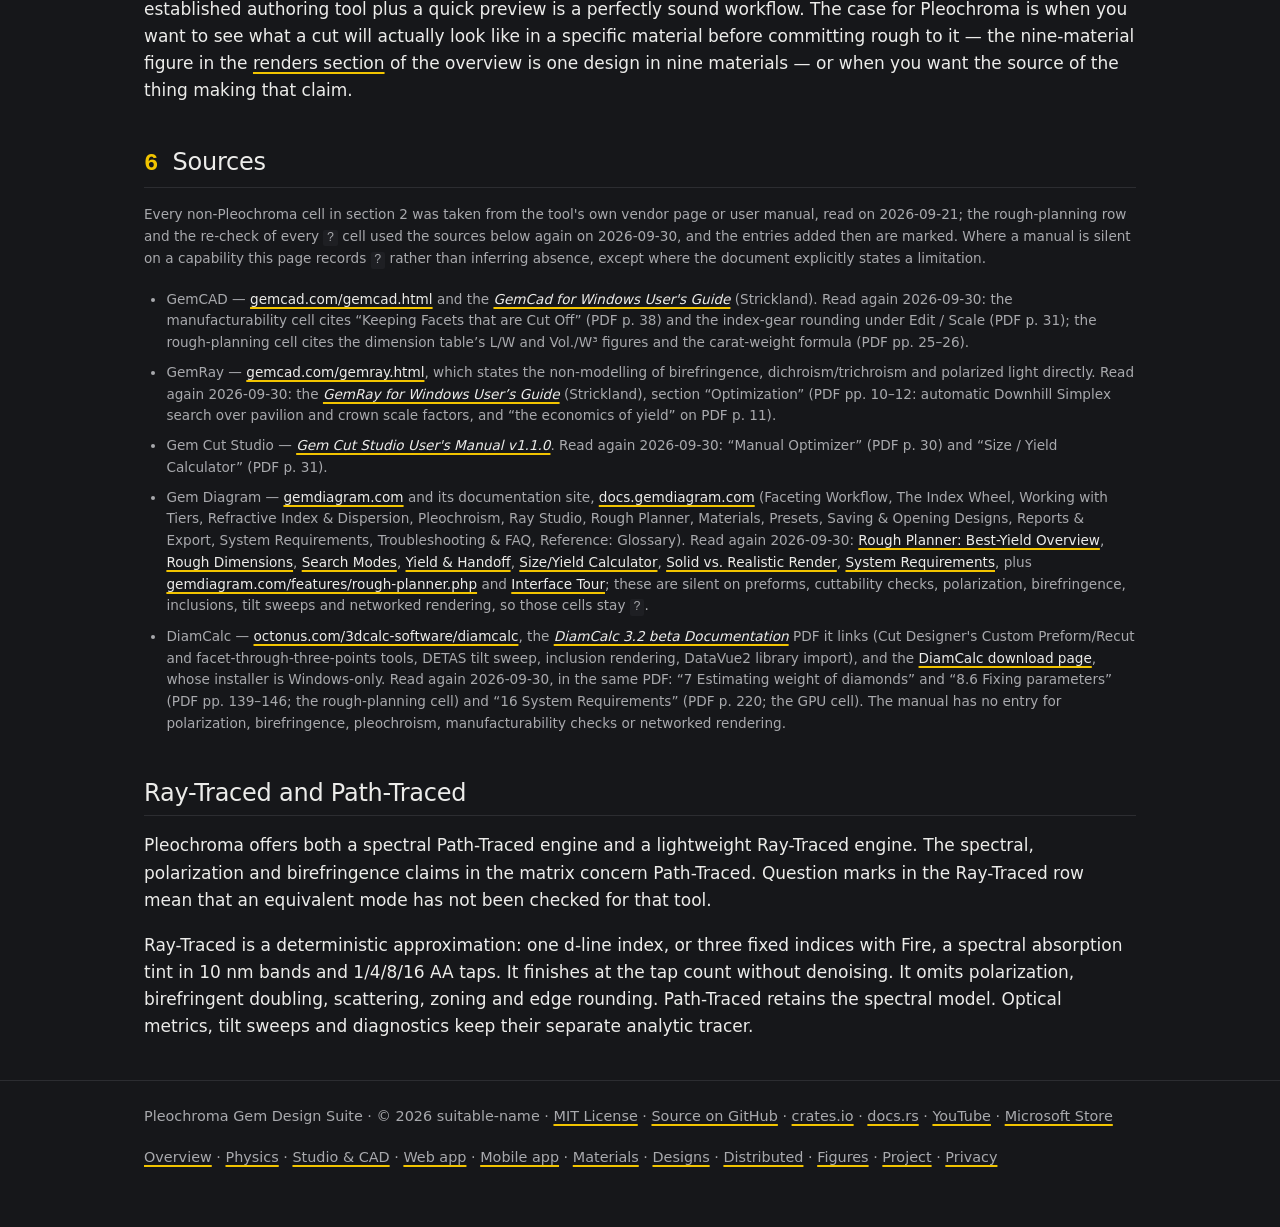
==== commit 0e3882c5: "Site Update" ====
--- a/comparison.html
+++ b/comparison.html
@@ -26,7 +26,7 @@
 
 <header class="masthead">
   <div class="container">
-    <a href="index.html" class="brand"><img src="assets/images/icon.png" width="24" height="24" alt="">Pleochroma</a>
+    <a href="index.html" class="brand"><img src="assets/images/icon.png" width="256" height="256" alt="">Pleochroma</a>
     <nav>
       <a href="index.html">Overview</a>
       <a href="physics.html">Physics</a>
@@ -117,7 +117,7 @@
         </tr>
         <tr>
           <th scope="row">Positions facets by meet point rather than by a typed depth</th>
-          <td>✓</td><td>✓</td><td>✗</td><td>✓</td><td>✗ <span class="qual">angle + auto-distance</span></td><td>✓ <span class="qual">Cut Designer: 3-pt facets</span></td>
+          <td>✓ <span class="qual">the sheet names only corners already on the stone; Snap to Meets</span></td><td>✓</td><td>✗</td><td>✓</td><td>✗ <span class="qual">angle + auto-distance</span></td><td>✓ <span class="qual">Cut Designer: 3-pt facets</span></td>
         </tr>
         <tr>
           <th scope="row">Automatic search over angles against an optical objective</th>
@@ -167,7 +167,7 @@
         </tr>
         <tr>
           <th scope="row">Renders split across machines on a local network</th>
-          <td>✓ <span class="qual">mTLS 1.3; both engines, protocol 29</span></td><td>✗</td><td>?</td><td>?</td><td>?</td><td>?</td>
+          <td>✓ <span class="qual">mTLS 1.3; both engines, protocol 43</span></td><td>✗</td><td>?</td><td>?</td><td>?</td><td>?</td>
         </tr>
         <tr class="group"><th colspan="7" scope="colgroup">Analysis</th></tr>
         <tr>
@@ -180,7 +180,7 @@
         </tr>
         <tr>
           <th scope="row">Searchable library of designs</th>
-          <td>✓ <span class="qual">SQLite, built in</span></td><td>✓ <span class="qual">via Datavue II</span></td><td>✗</td><td>✓ <span class="qual">via Datavue</span></td><td>✗ <span class="qual">“no preset library yet”</span></td><td>✓ <span class="qual">via DataVue2</span></td>
+          <td>✓ <span class="qual">SQLite, built in; a browser library on the web</span></td><td>✓ <span class="qual">via Datavue II</span></td><td>✗</td><td>✓ <span class="qual">via Datavue</span></td><td>✗ <span class="qual">“no preset library yet”</span></td><td>✓ <span class="qual">via DataVue2</span></td>
         </tr>
         <tr>
           <th scope="row">Cut grade / appraisal report</th>
@@ -197,7 +197,7 @@
         </tr>
         <tr>
           <th scope="row">Runs in a browser</th>
-          <td>✓ <span class="qual">editor, diagram, Path-Traced and Ray-Traced CPU/GPU; no library</span></td><td>✗</td><td>✗</td><td>✗</td><td>✓</td><td>✗</td>
+          <td>✓ <span class="qual">editor, diagram, Path-Traced and Ray-Traced CPU/GPU; library in the browser</span></td><td>✗</td><td>✗</td><td>✗</td><td>✓</td><td>✗</td>
         </tr>
       </tbody>
     </table>
@@ -262,7 +262,7 @@
     <h2><span class="sec-num">4</span>Scope, and where it is today</h2>
     <p>
       The goal is a complete gemstone faceting suite: author a design, solve it,
-      optimise it, see what it will look like cut in a given material (34 built into
+      optimise it, see what it will look like cut in a given material (38 built into
       the shared catalogue — see <a href="materials.html">Materials</a>), and export
       something a cutter can work from — one program, one data model, no round trip
       through a second tool.
@@ -271,12 +271,12 @@
       Concretely, the editor covers: a new design starts from a template
       gallery (five shape families, four round variants and teaching designs, and a
       blank design) or a step-by-step guided walkthrough that highlights the
-      relevant panel at each stage, with 90 short tutorials for the individual
+      relevant panel at each stage, with 96 short tutorials for the individual
       functions; Solve and
       the angle-search Optimize pass both run off the UI thread and can be cancelled
       mid-search — a real checkpoint the search itself observes, not just a UI
       dismissal — rather than blocking the editor until a multi-minute run finishes;
-      and the exported cutting sheet reports mast in millimetres once a girdle
+      and the exported cutting sheet names a meet only where that corner is already on the stone when the tier is cut and reports mast in millimetres once a girdle
       diameter is set, a yield/weight-loss figure against the preform, and a per-tier
       cheater (azimuth) offset column when a tier actually carries one.
     </p>
@@ -342,8 +342,8 @@
       schedule and getting it cut, an established authoring tool plus a quick preview
       is a perfectly sound workflow. The case for Pleochroma is when you want to see
       what a cut will actually look like in a specific material before committing rough
-      to it — the six-material figure in the <a href="index.html#renders">renders section</a> of the overview is one design in
-      six materials — or when you want the source of the
+      to it — the nine-material figure in the <a href="index.html#renders">renders section</a> of the overview is one design in
+      nine materials — or when you want the source of the
       thing making that claim.
     </p>
   </section>
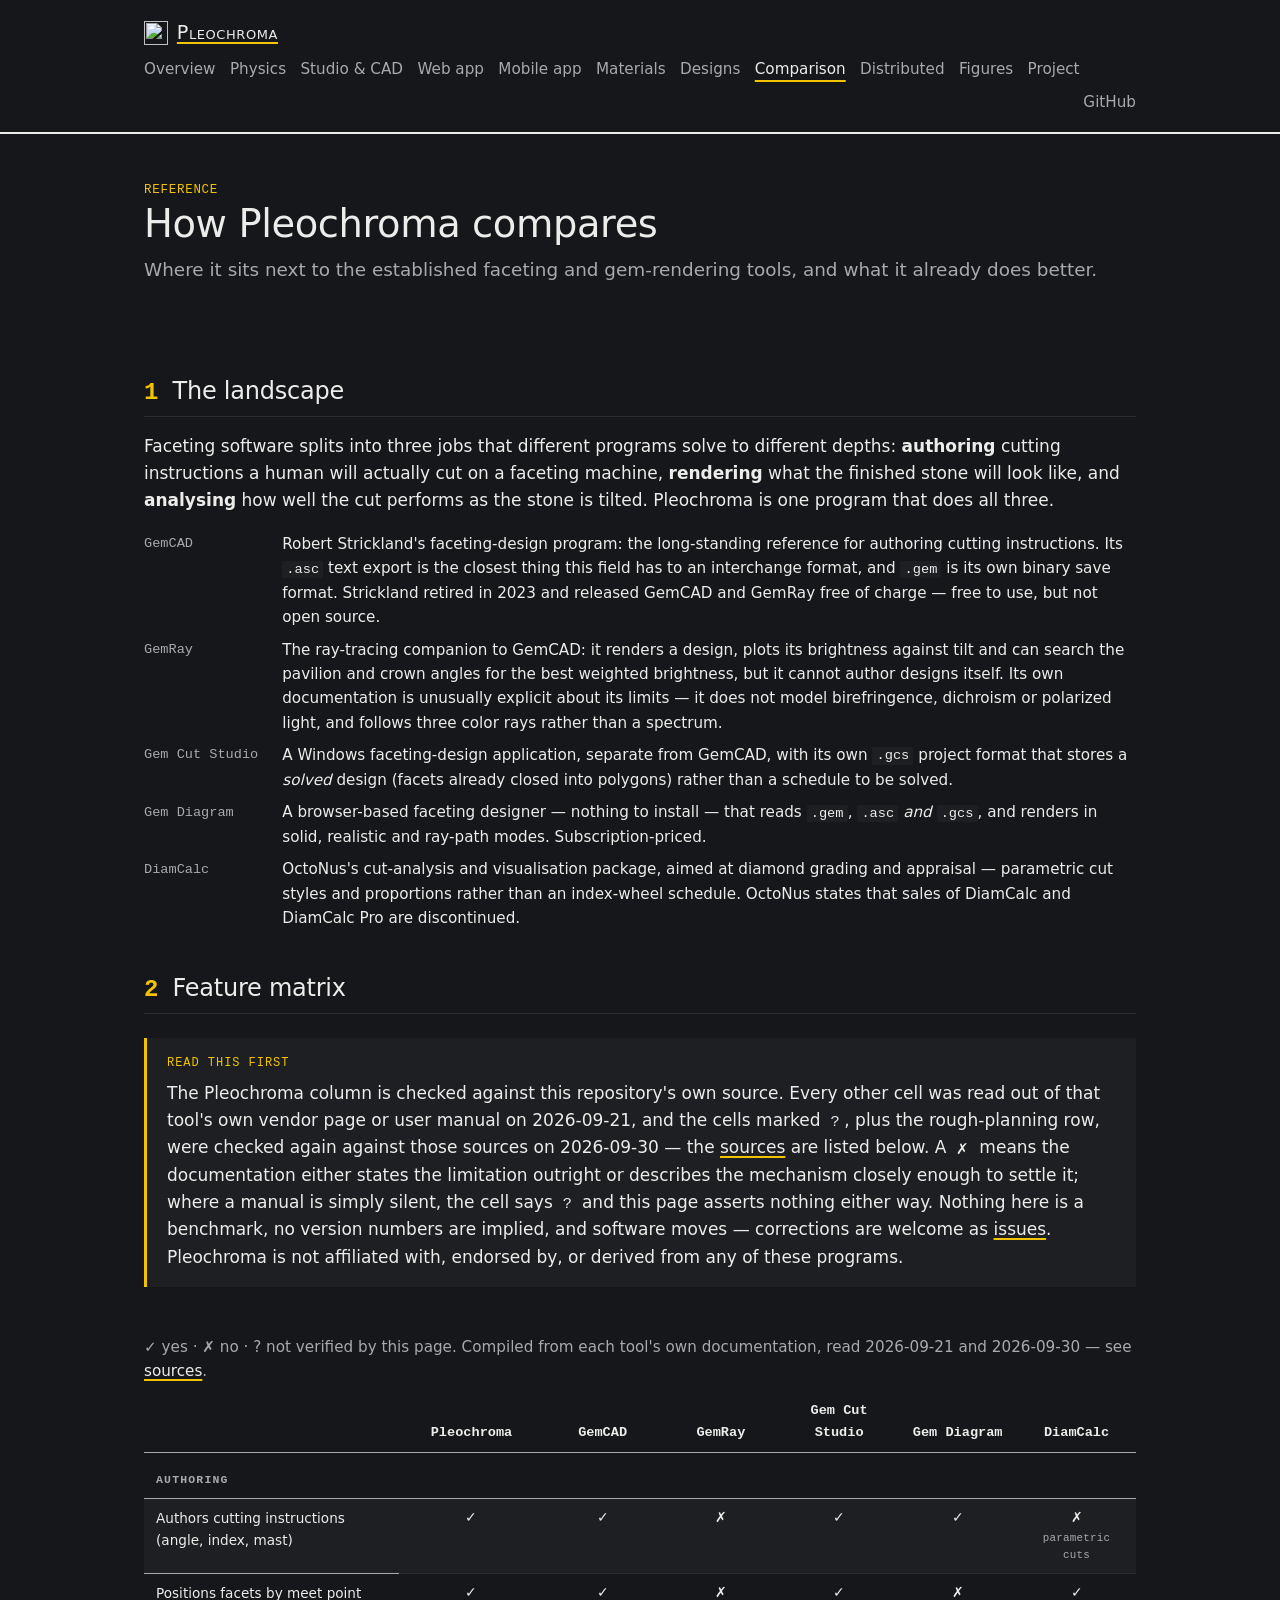
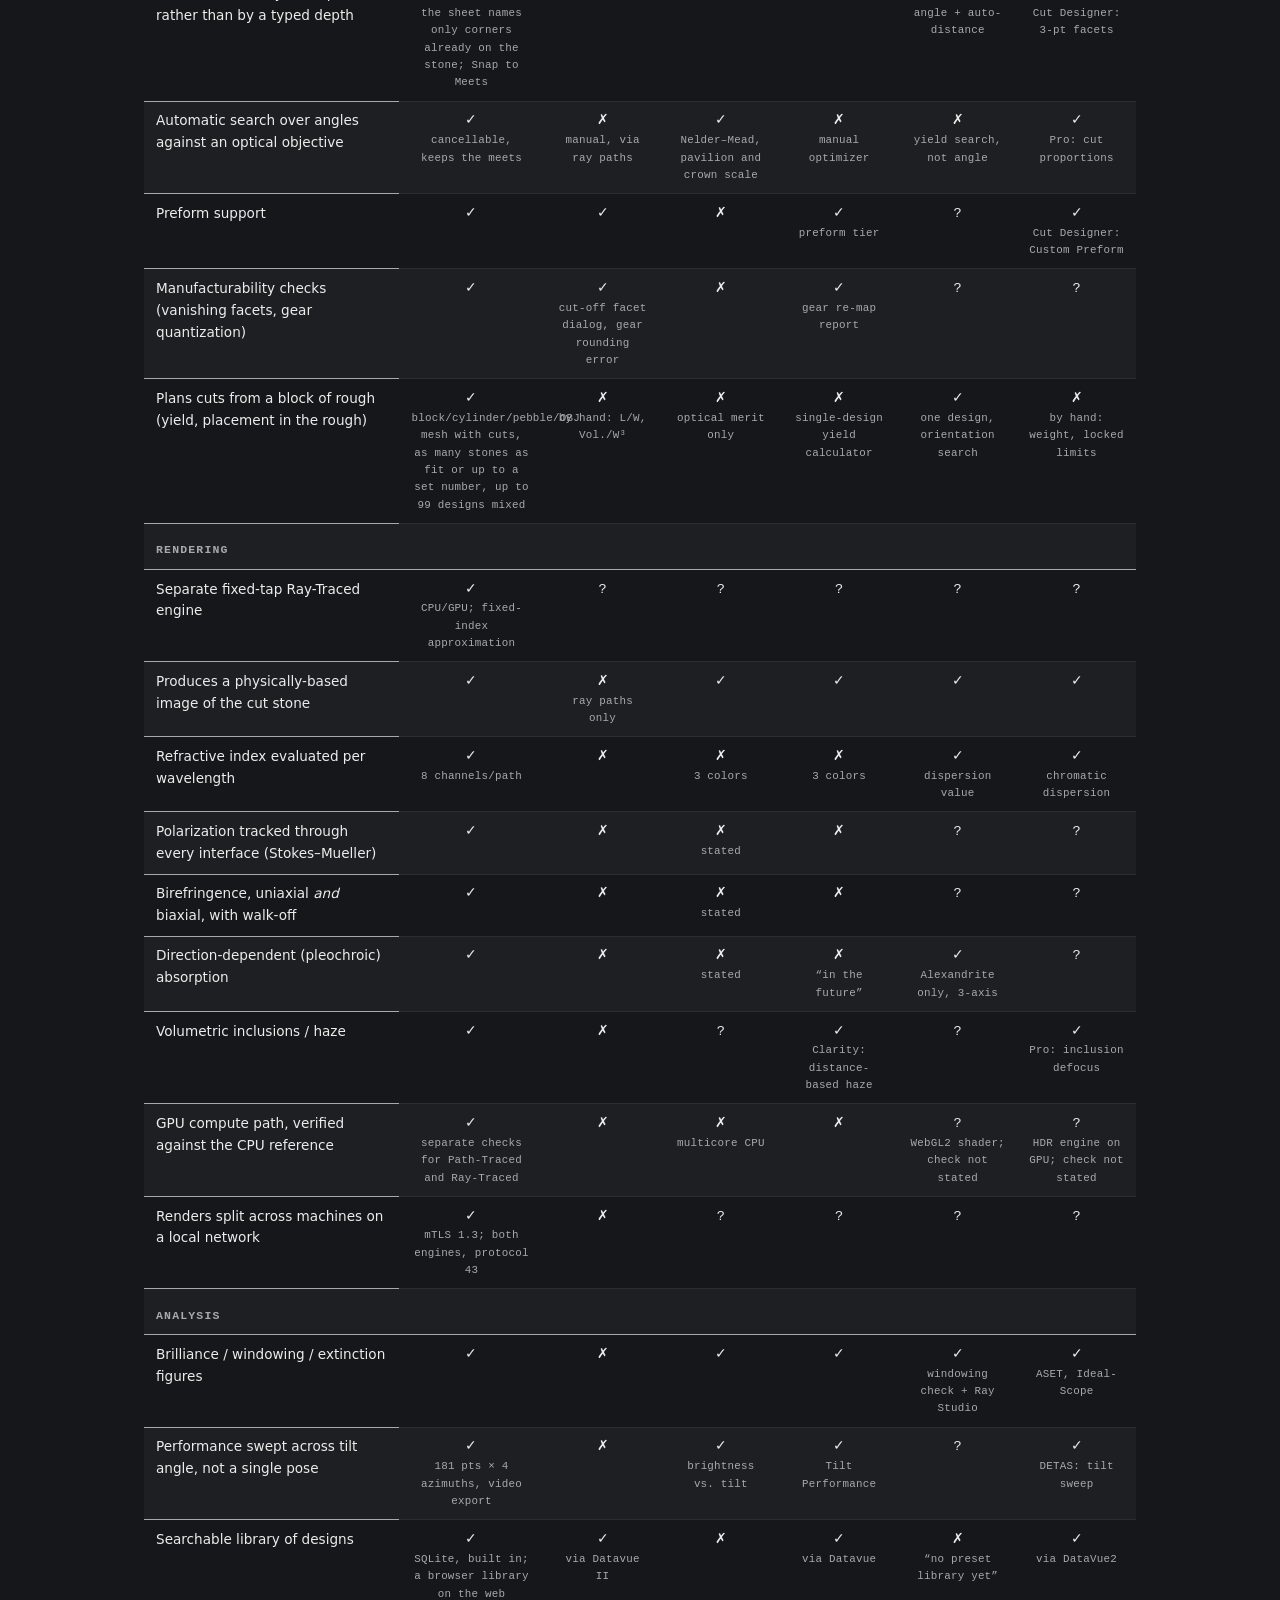
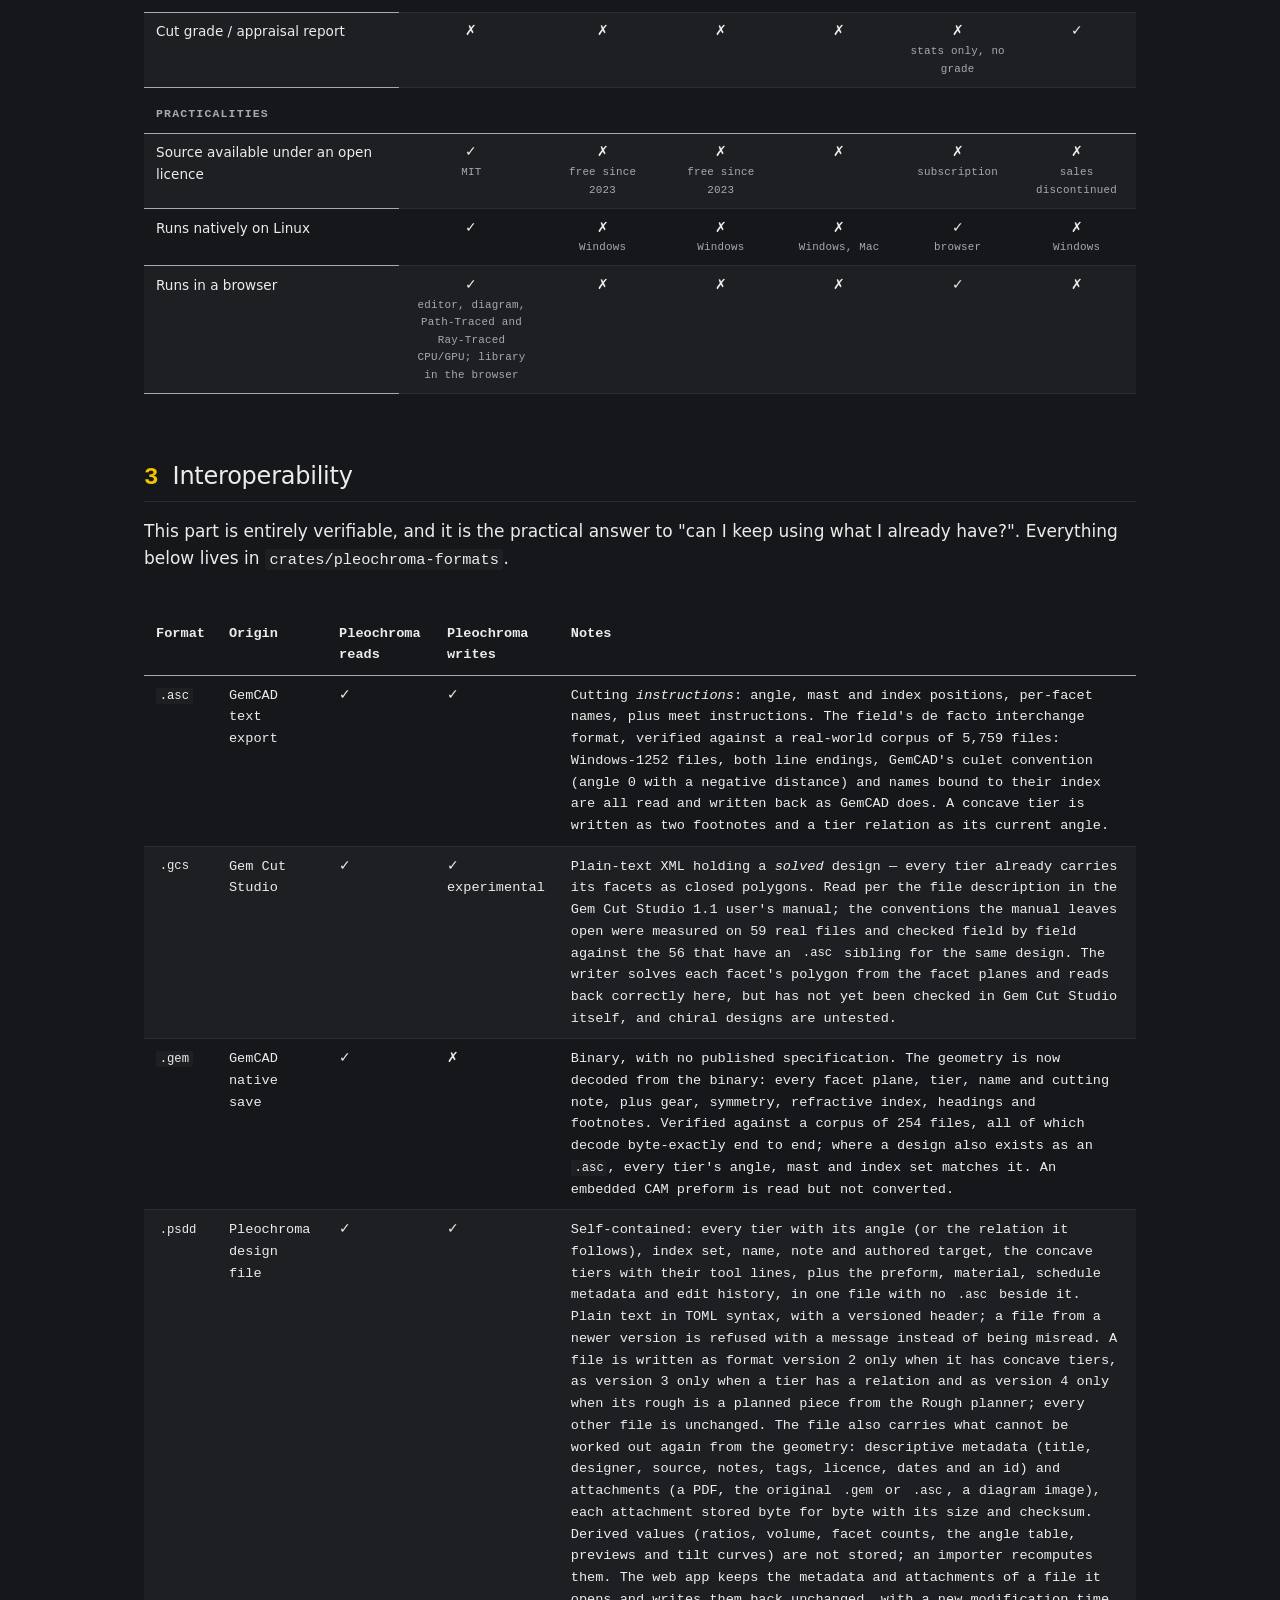
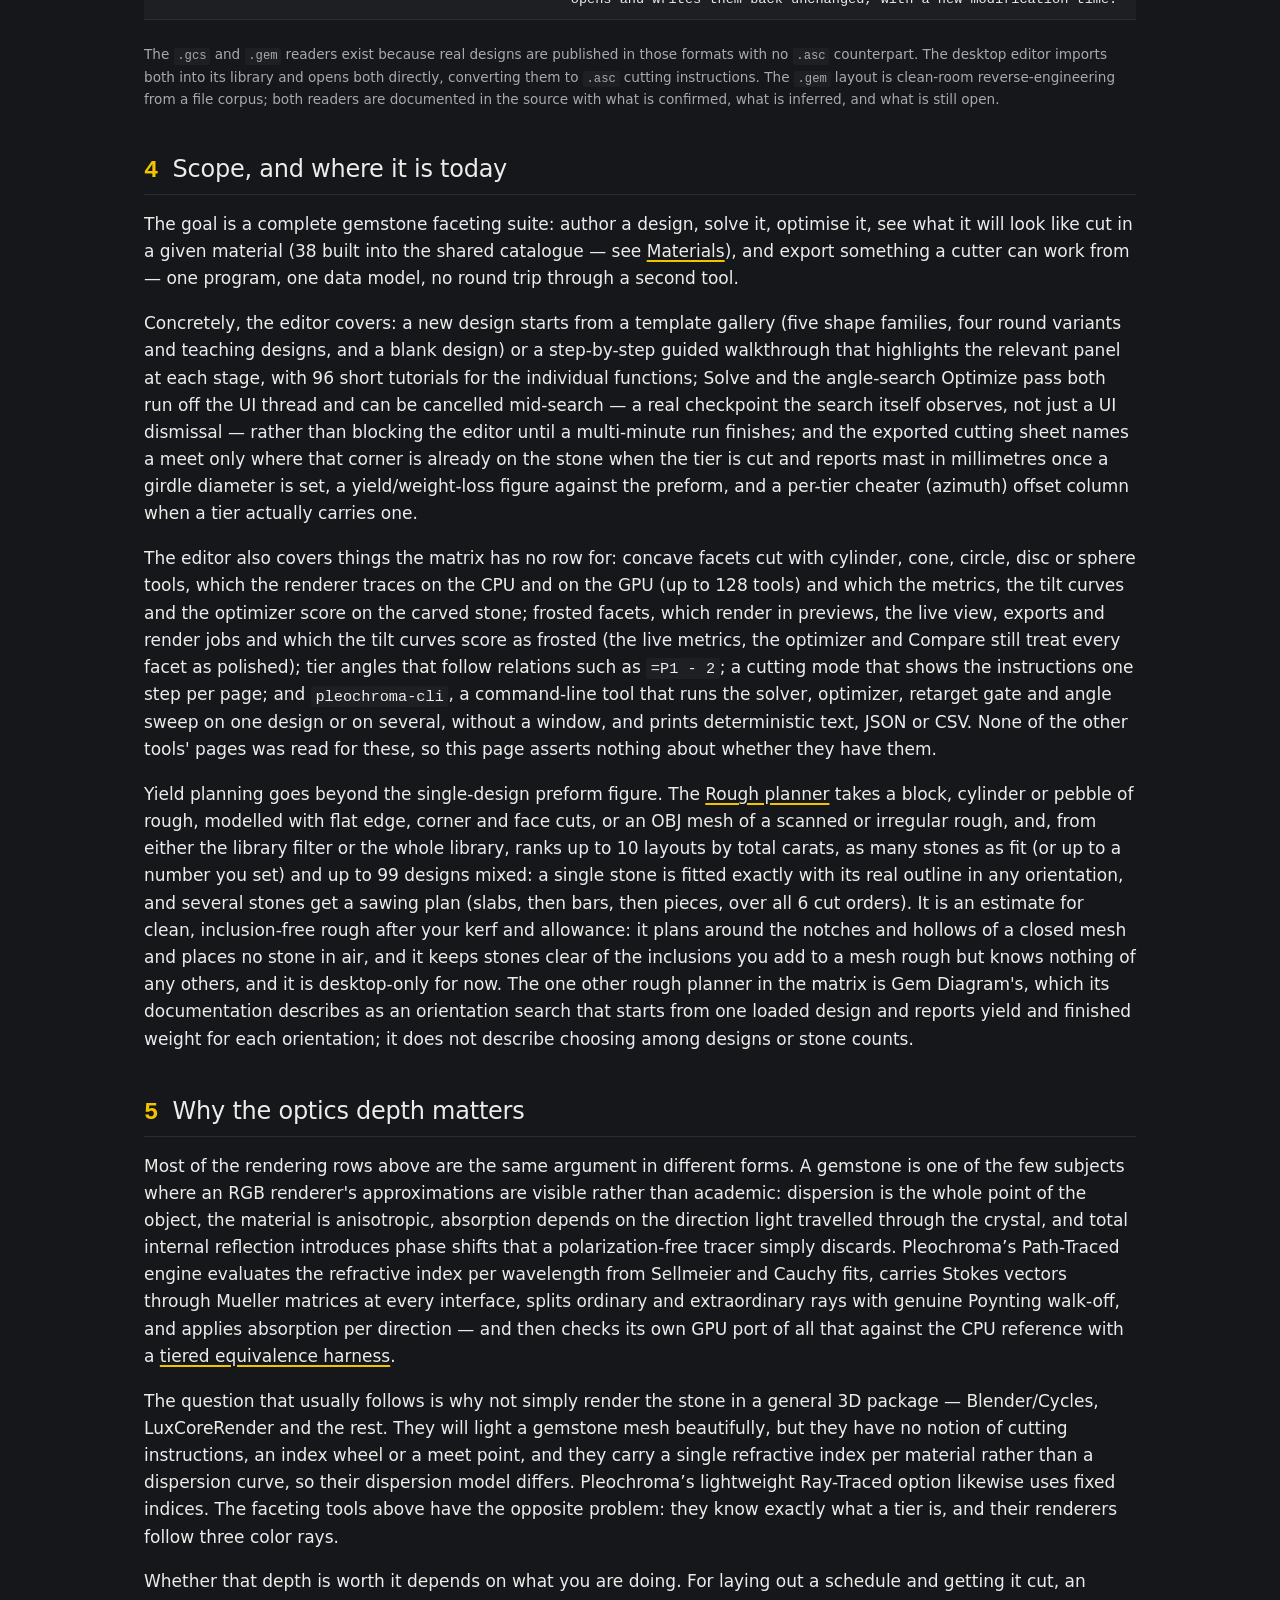
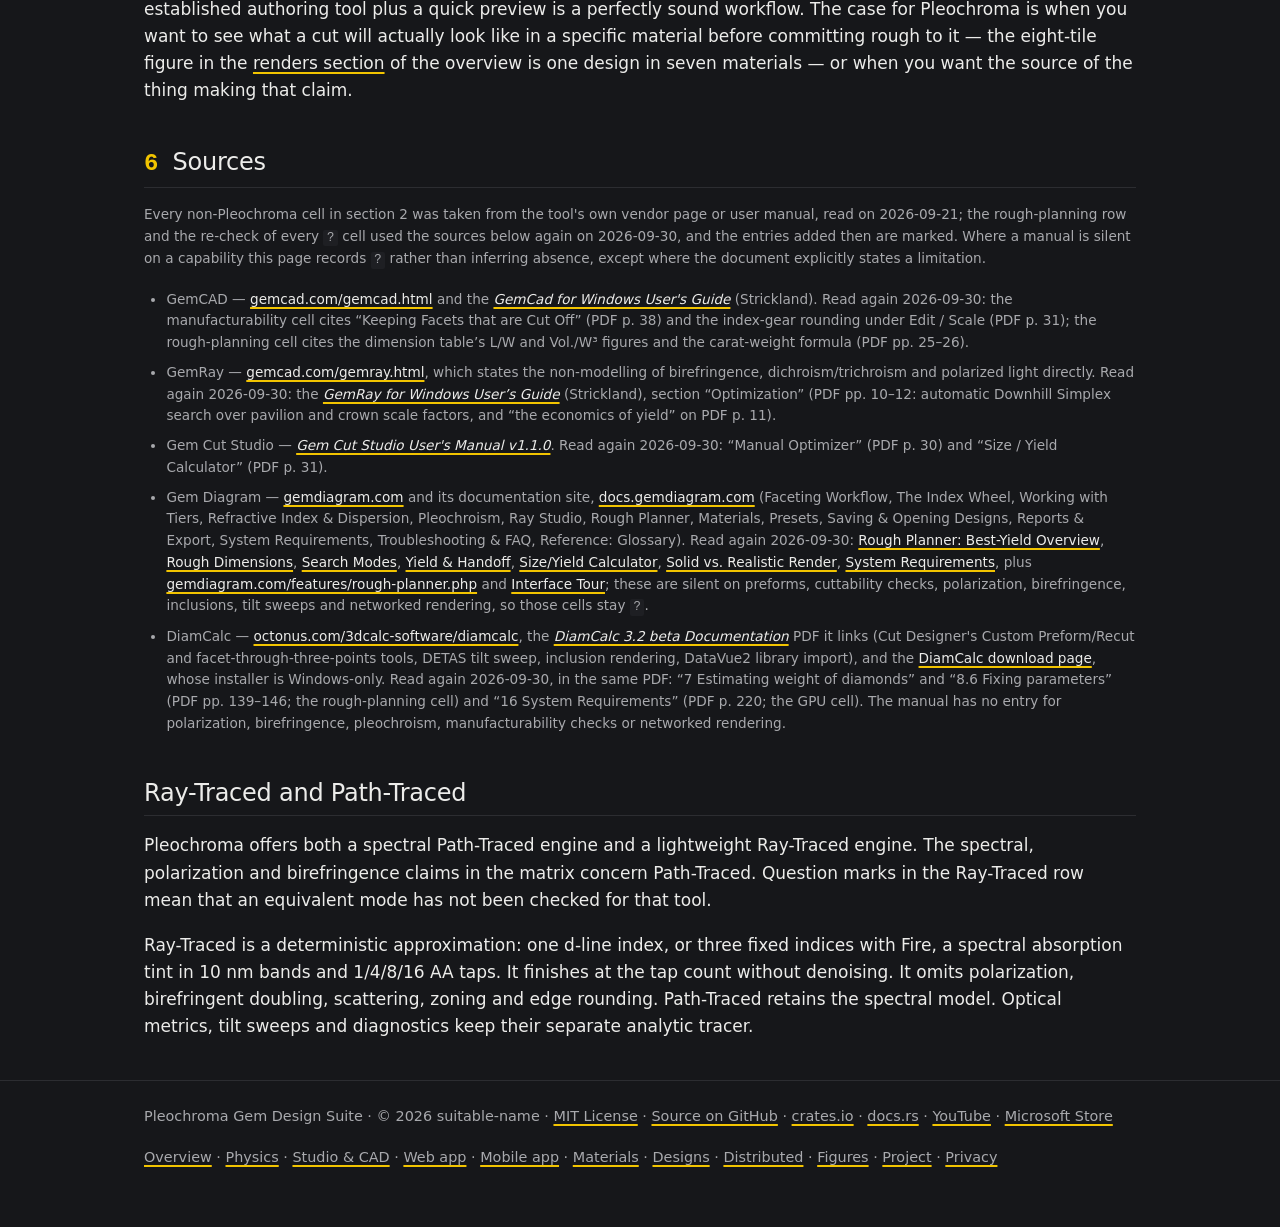
==== commit 35f4571f: "Site Update" ====
--- a/comparison.html
+++ b/comparison.html
@@ -342,8 +342,8 @@
       schedule and getting it cut, an established authoring tool plus a quick preview
       is a perfectly sound workflow. The case for Pleochroma is when you want to see
       what a cut will actually look like in a specific material before committing rough
-      to it — the nine-material figure in the <a href="index.html#renders">renders section</a> of the overview is one design in
-      nine materials — or when you want the source of the
+      to it — the eight-tile figure in the <a href="index.html#renders">renders section</a> of the overview is one design in
+      seven materials — or when you want the source of the
       thing making that claim.
     </p>
   </section>
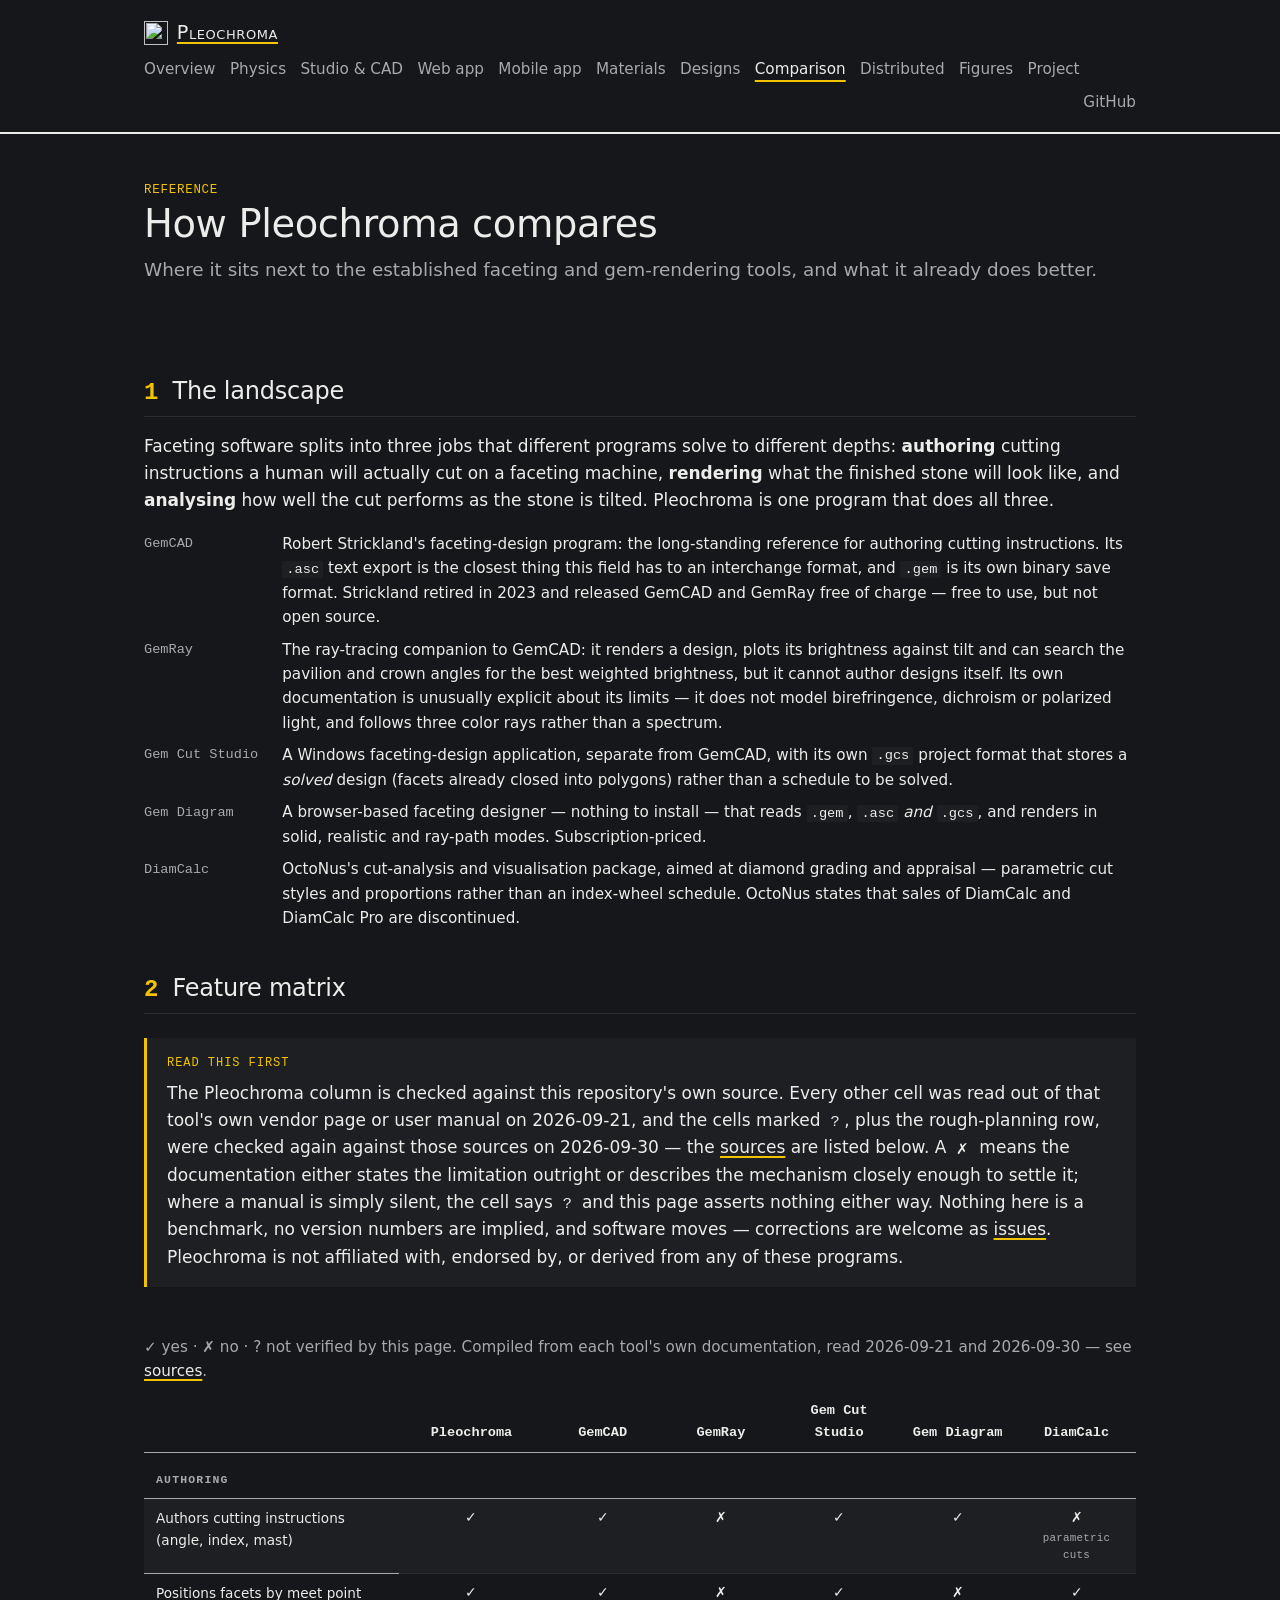
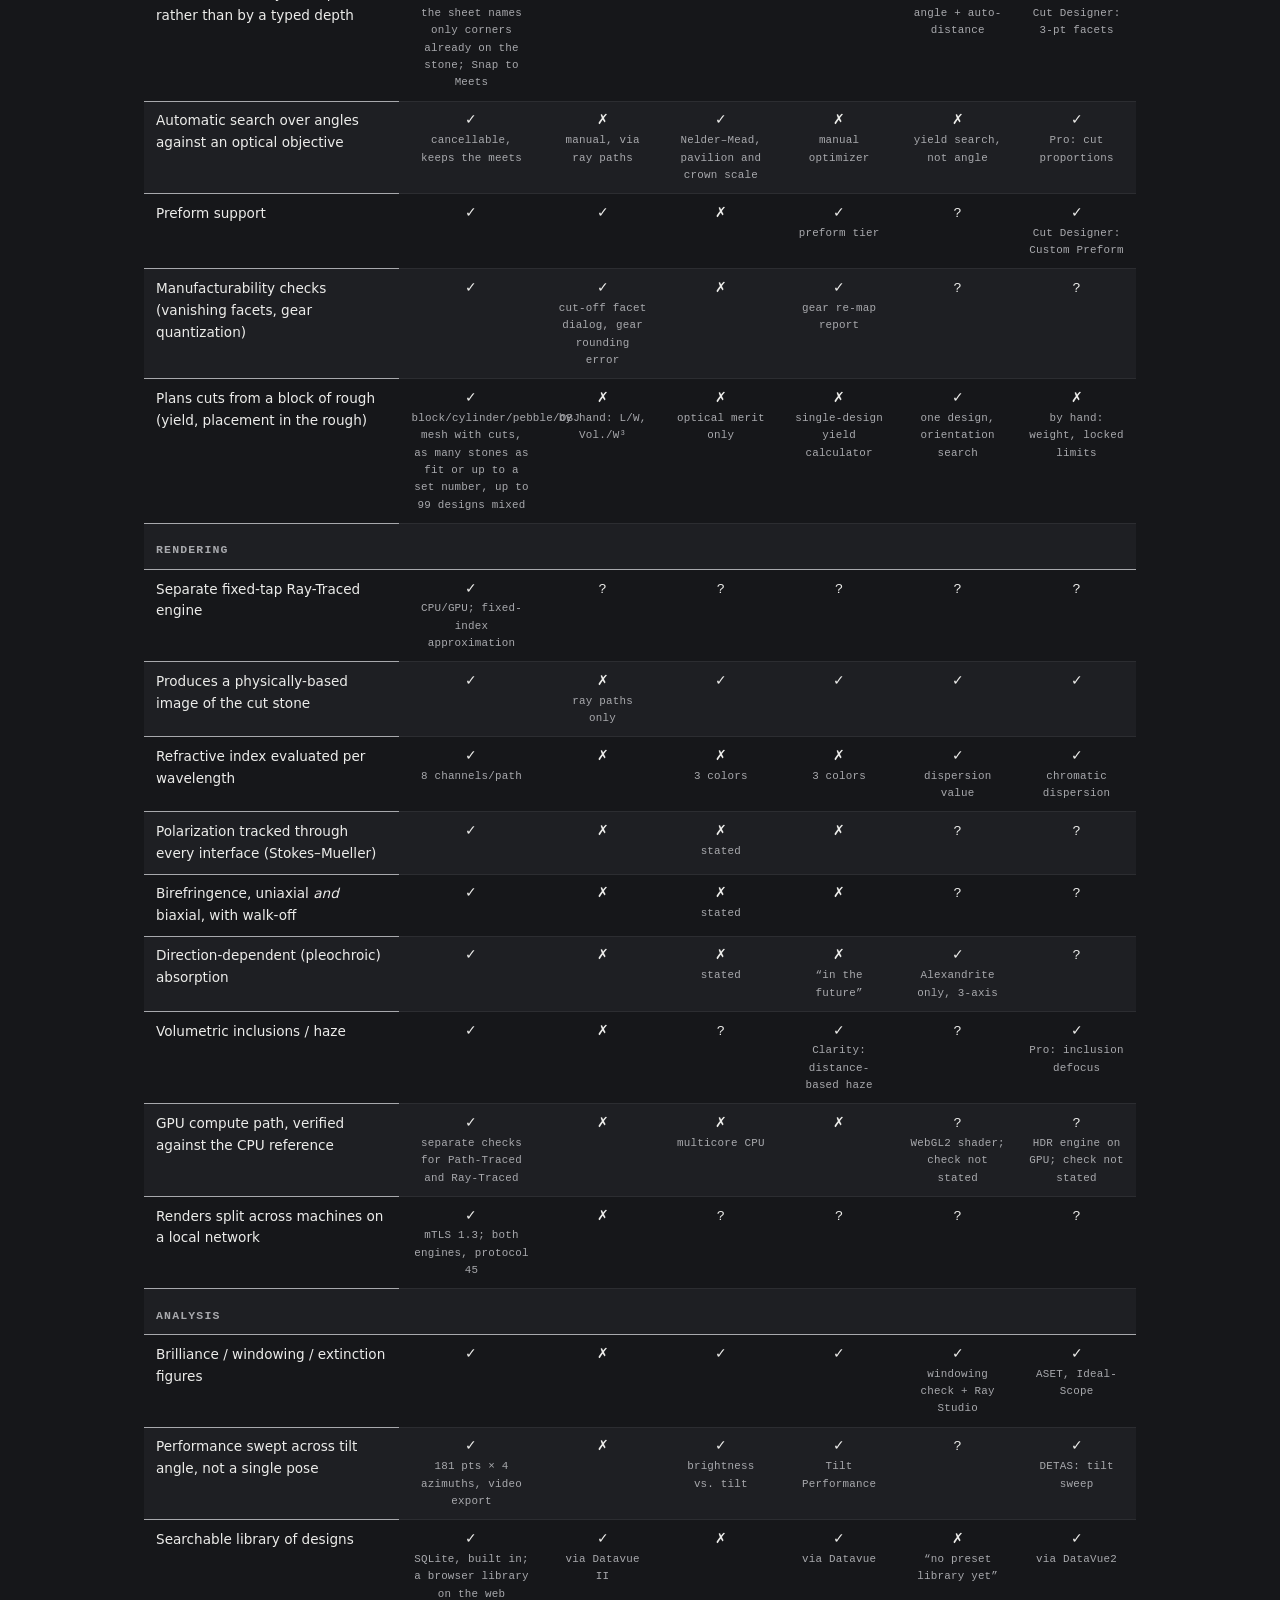
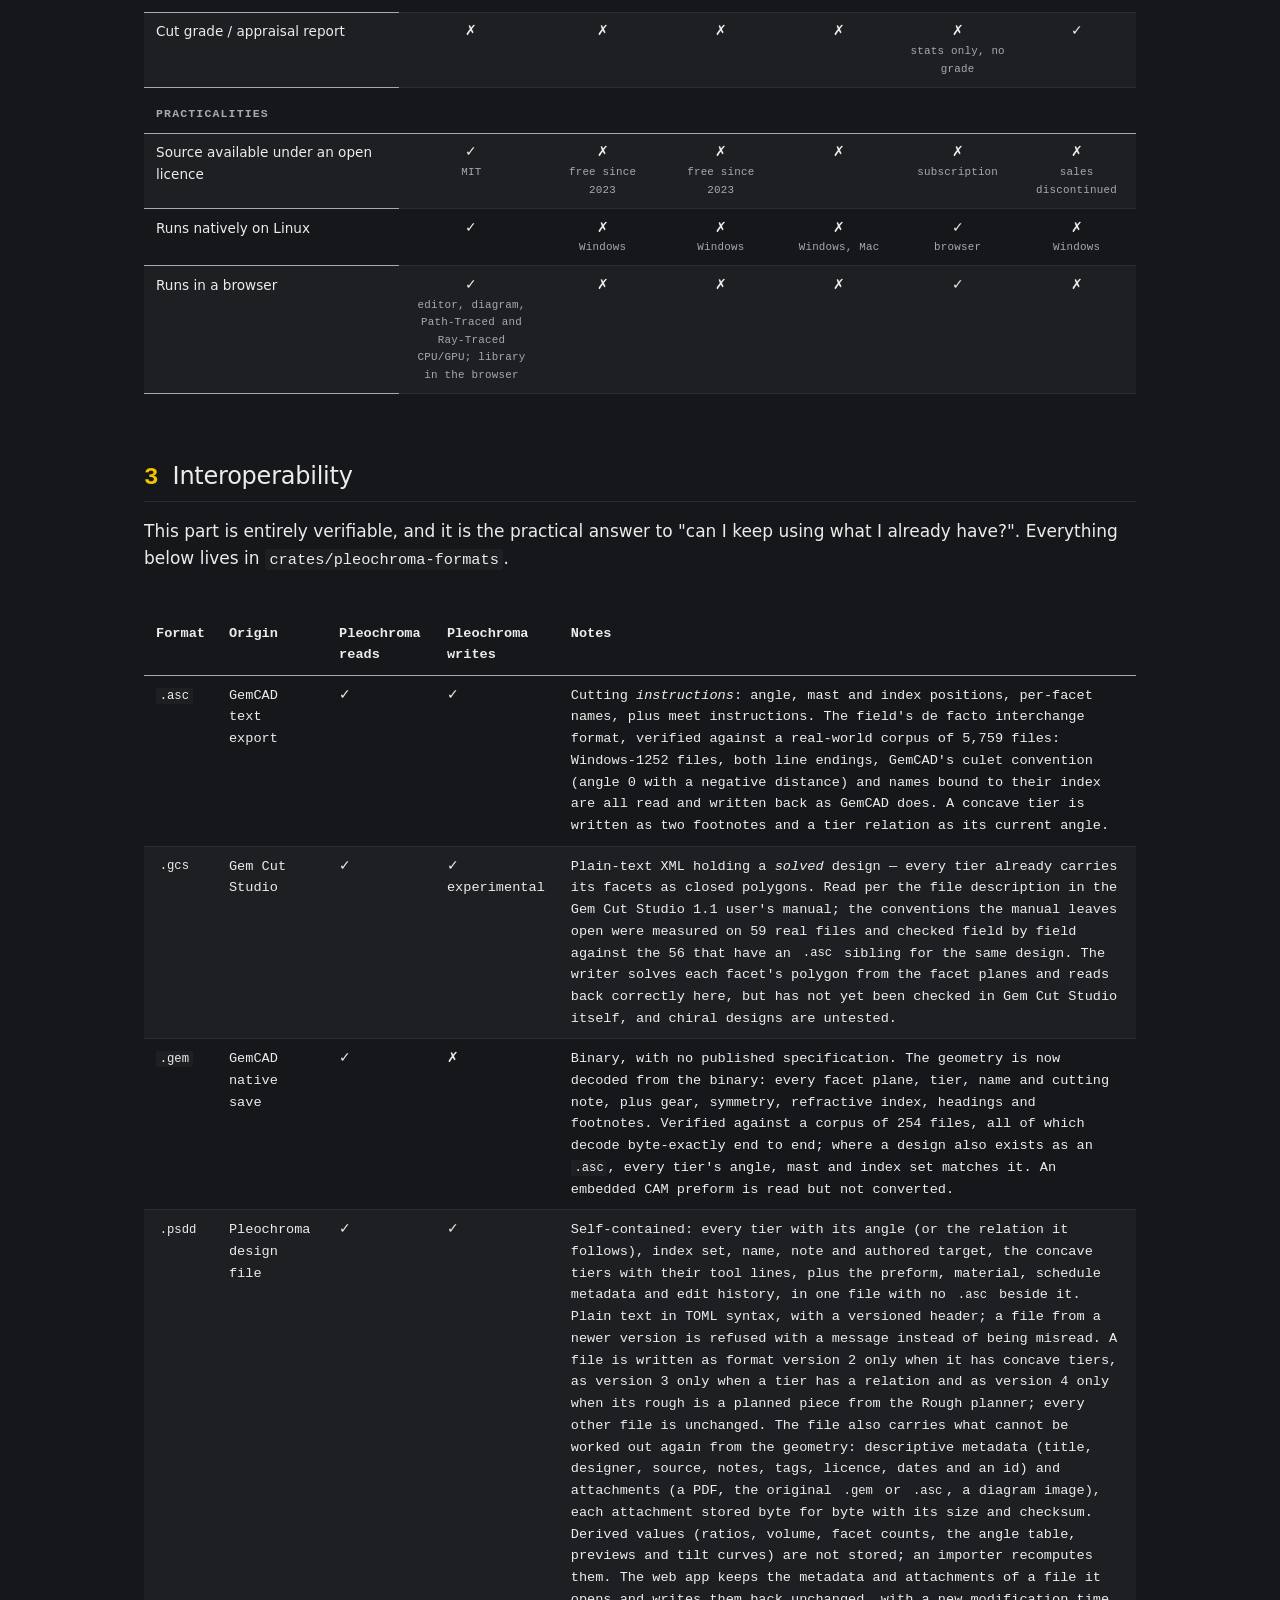
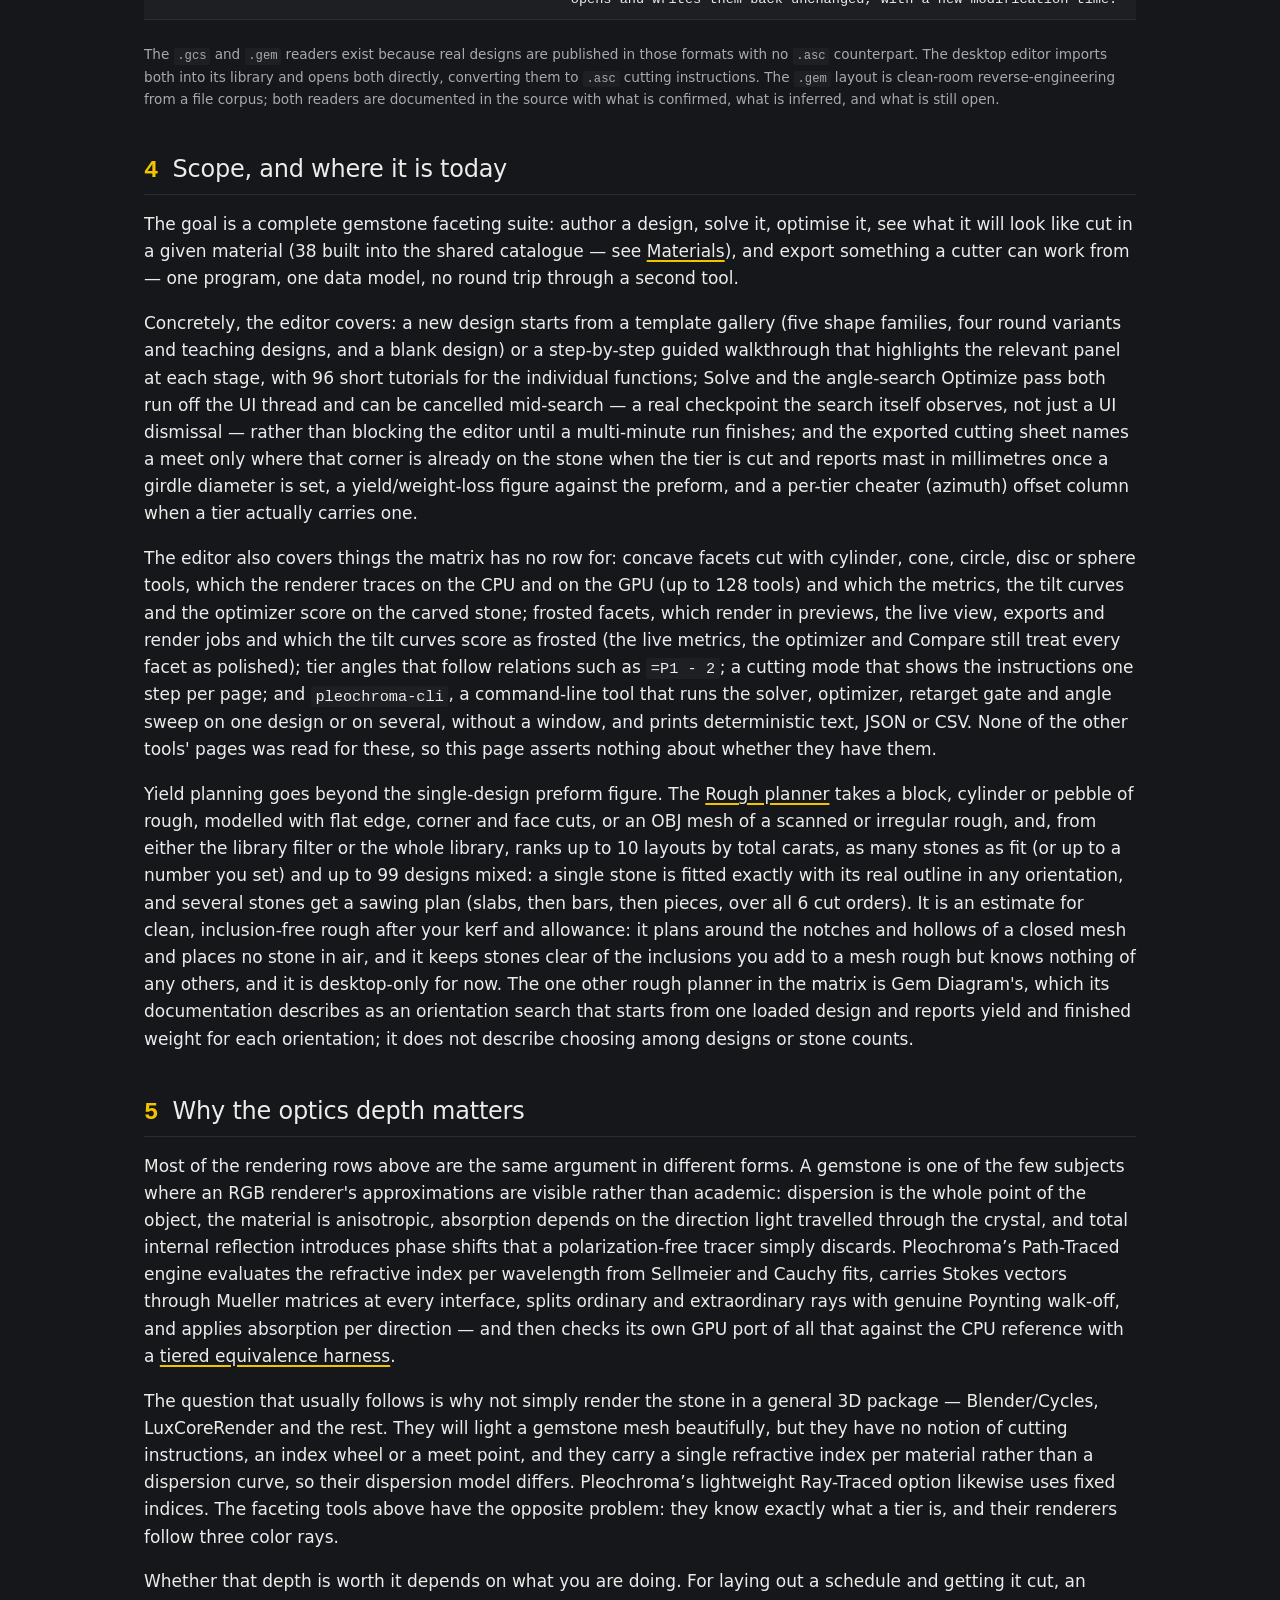
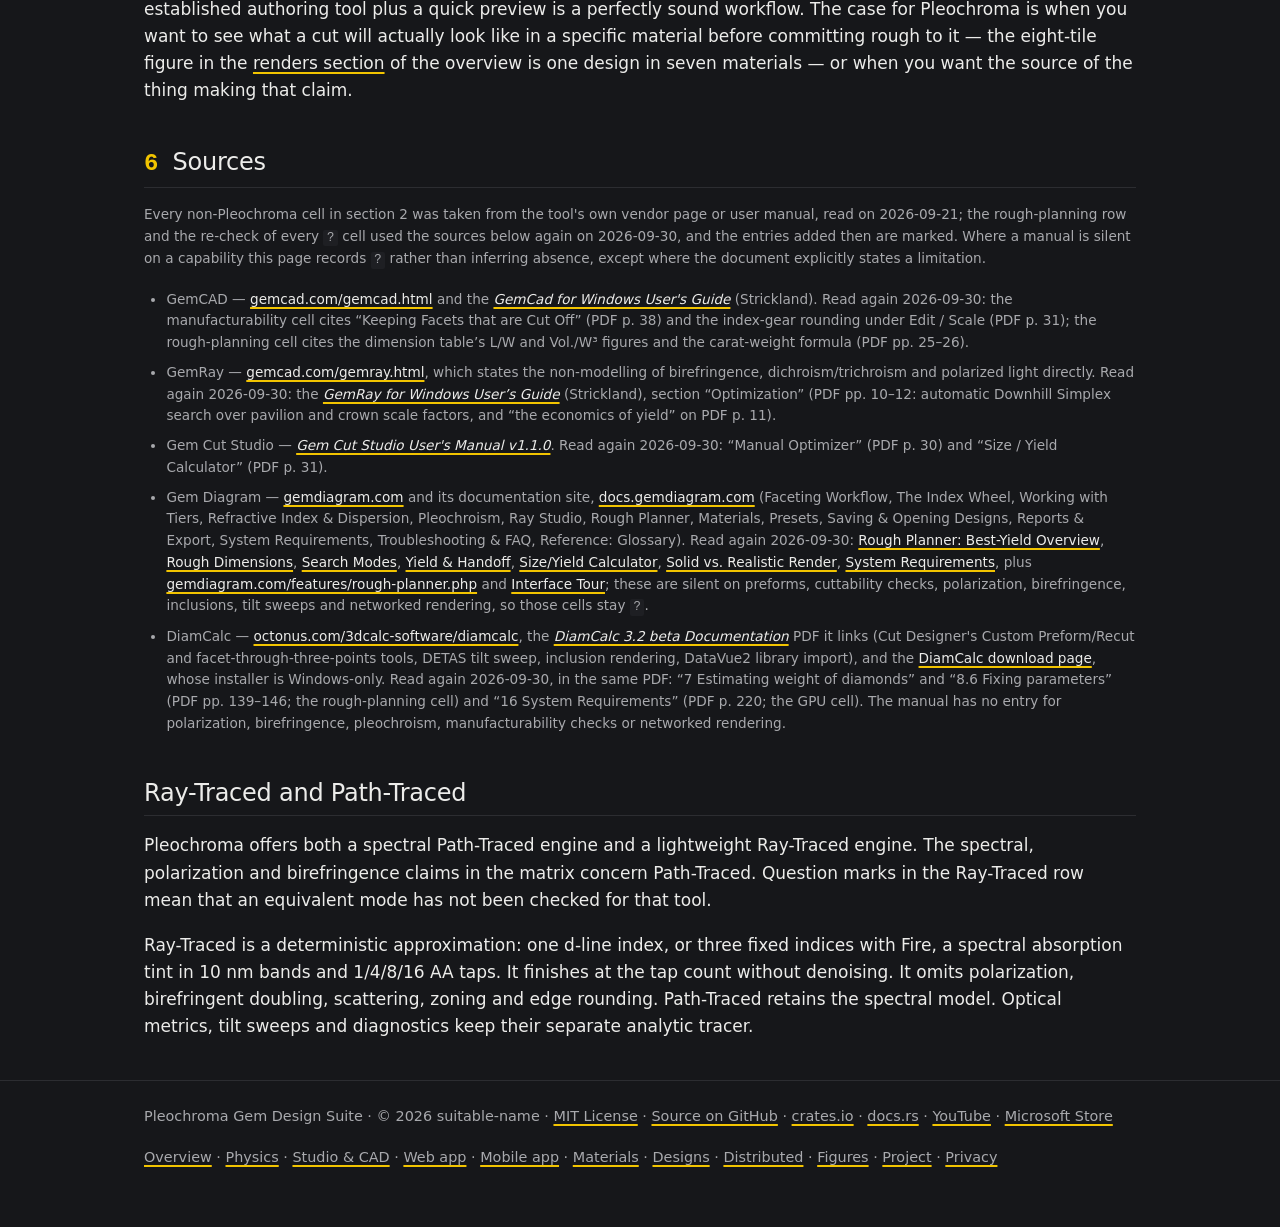
==== commit 5e590f66: "pre-Release" ====
--- a/comparison.html
+++ b/comparison.html
@@ -26,9 +26,9 @@
 
 <header class="masthead">
   <div class="container">
-    <a href="index.html" class="brand"><img src="assets/images/icon.png" width="256" height="256" alt="">Pleochroma</a>
+    <a href="./" class="brand"><img src="assets/images/icon.png" width="256" height="256" alt="">Pleochroma</a>
     <nav>
-      <a href="index.html">Overview</a>
+      <a href="./">Overview</a>
       <a href="physics.html">Physics</a>
       <a href="editor.html">Studio &amp; CAD</a>
       <a href="web.html">Web app</a>
@@ -167,7 +167,7 @@
         </tr>
         <tr>
           <th scope="row">Renders split across machines on a local network</th>
-          <td>✓ <span class="qual">mTLS 1.3; both engines, protocol 43</span></td><td>✗</td><td>?</td><td>?</td><td>?</td><td>?</td>
+          <td>✓ <span class="qual">mTLS 1.3; both engines, protocol 45</span></td><td>✗</td><td>?</td><td>?</td><td>?</td><td>?</td>
         </tr>
         <tr class="group"><th colspan="7" scope="colgroup">Analysis</th></tr>
         <tr>
@@ -342,7 +342,7 @@
       schedule and getting it cut, an established authoring tool plus a quick preview
       is a perfectly sound workflow. The case for Pleochroma is when you want to see
       what a cut will actually look like in a specific material before committing rough
-      to it — the eight-tile figure in the <a href="index.html#renders">renders section</a> of the overview is one design in
+      to it — the eight-tile figure in the <a href="./#renders">renders section</a> of the overview is one design in
       seven materials — or when you want the source of the
       thing making that claim.
     </p>
@@ -379,7 +379,7 @@
 <footer>
   <div class="container">
     <p>Pleochroma Gem Design Suite · &copy; 2026 suitable-name · <a href="https://github.com/suitable-name/pleochroma/blob/main/LICENSE">MIT License</a> · <a href="https://github.com/suitable-name/pleochroma">Source on GitHub</a> · <a href="https://crates.io/crates/pleochroma">crates.io</a> · <a href="https://docs.rs/pleochroma">docs.rs</a> · <a href="https://www.youtube.com/@Pleochroma">YouTube</a> · <a href="https://apps.microsoft.com/store/detail/9PF7KR401SNC">Microsoft Store</a></p>
-    <p><a href="index.html">Overview</a> · <a href="physics.html">Physics</a> · <a href="editor.html">Studio &amp; CAD</a> · <a href="web.html">Web app</a> · <a href="mobile.html">Mobile app</a> · <a href="materials.html">Materials</a> · <a href="designs.html">Designs</a> · <a href="distributed.html">Distributed</a> · <a href="gallery.html">Figures</a> · <a href="project.html">Project</a> · <a href="privacy.html">Privacy</a></p>
+    <p><a href="./">Overview</a> · <a href="physics.html">Physics</a> · <a href="editor.html">Studio &amp; CAD</a> · <a href="web.html">Web app</a> · <a href="mobile.html">Mobile app</a> · <a href="materials.html">Materials</a> · <a href="designs.html">Designs</a> · <a href="distributed.html">Distributed</a> · <a href="gallery.html">Figures</a> · <a href="project.html">Project</a> · <a href="privacy.html">Privacy</a></p>
   </div>
 </footer>
 
